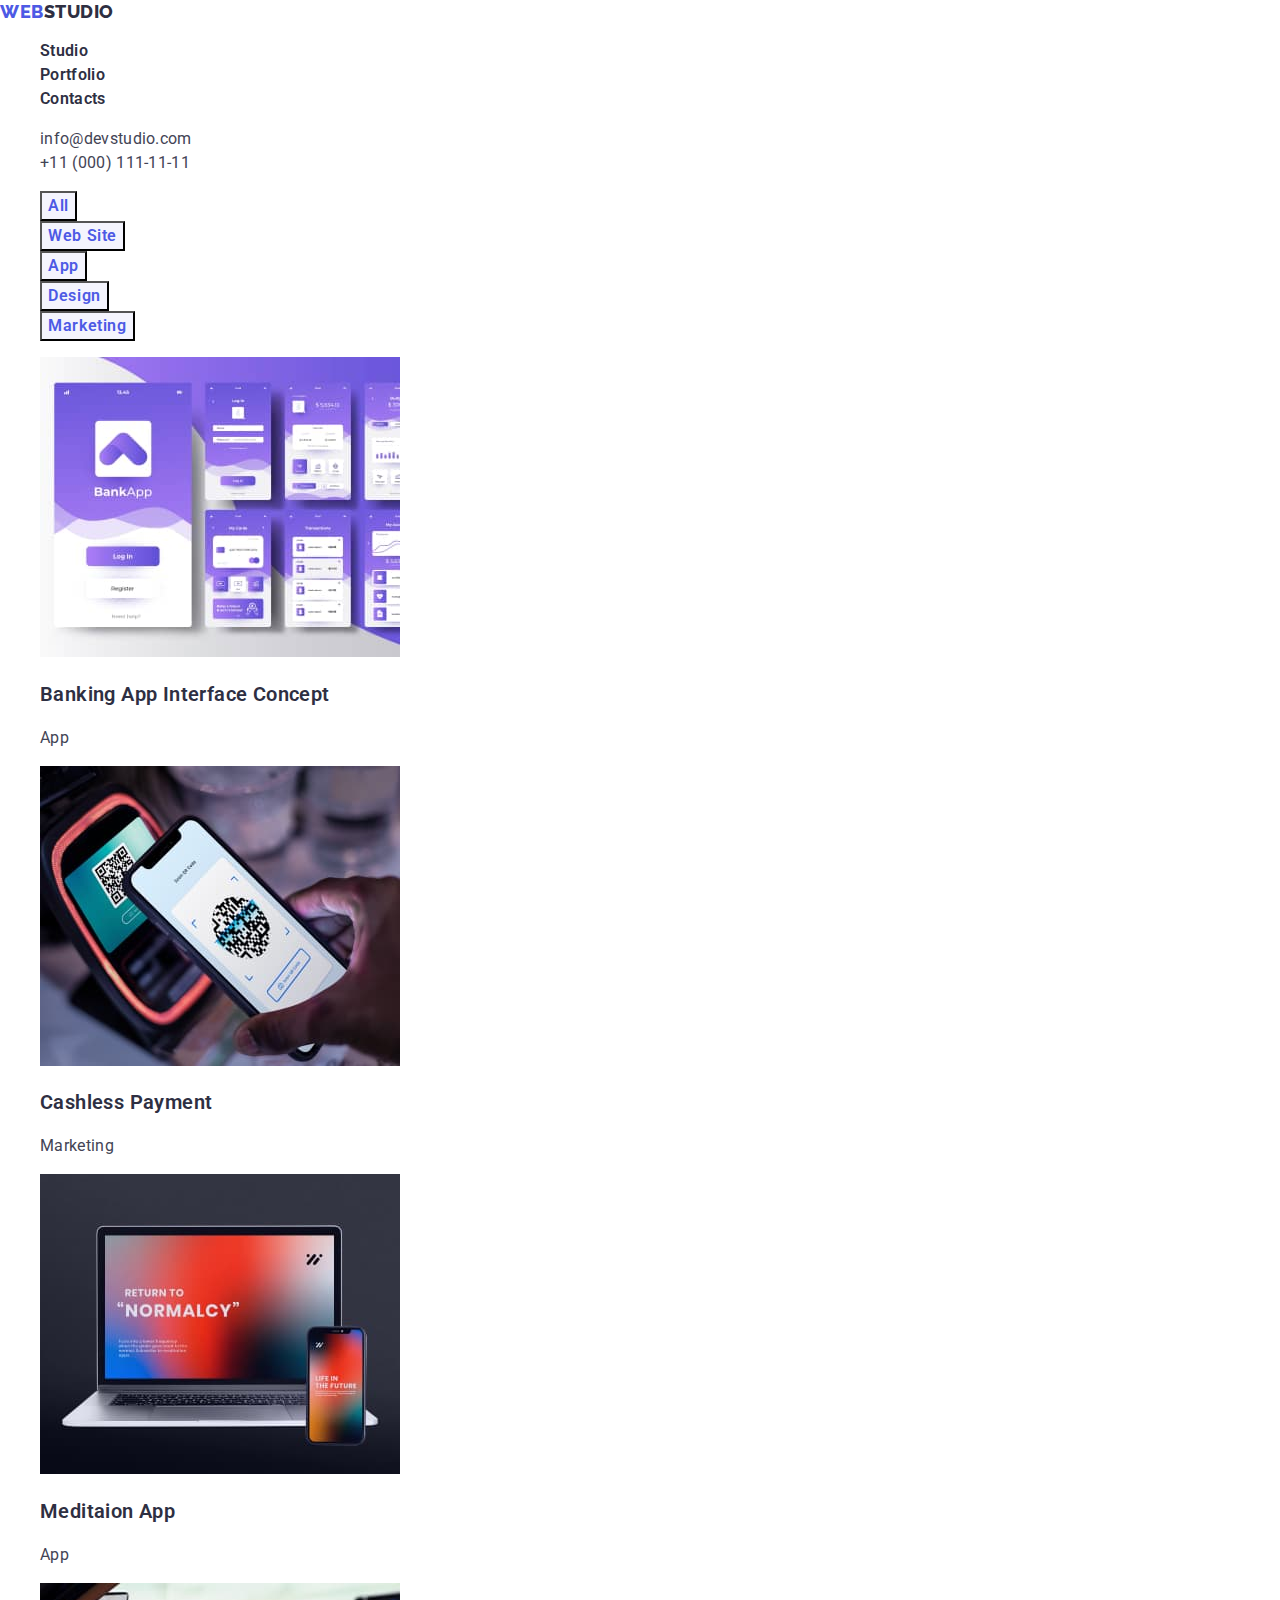
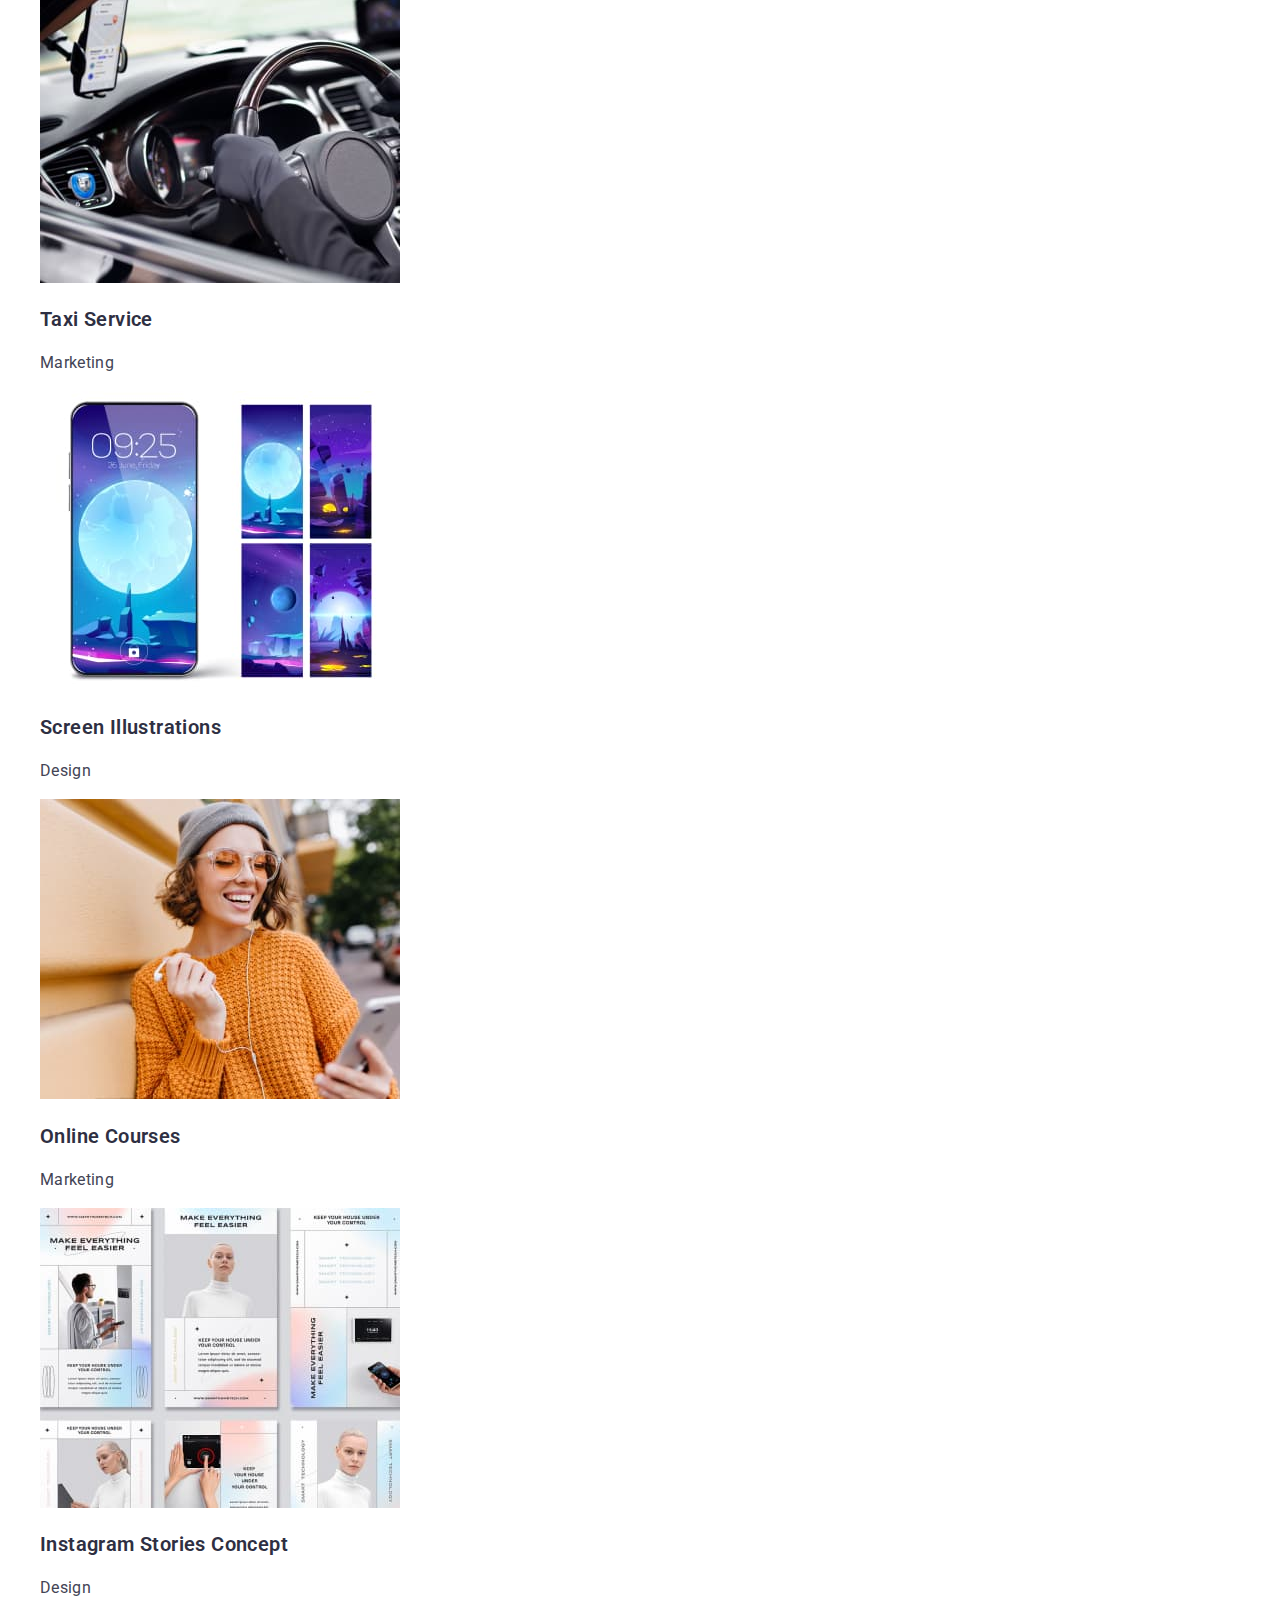
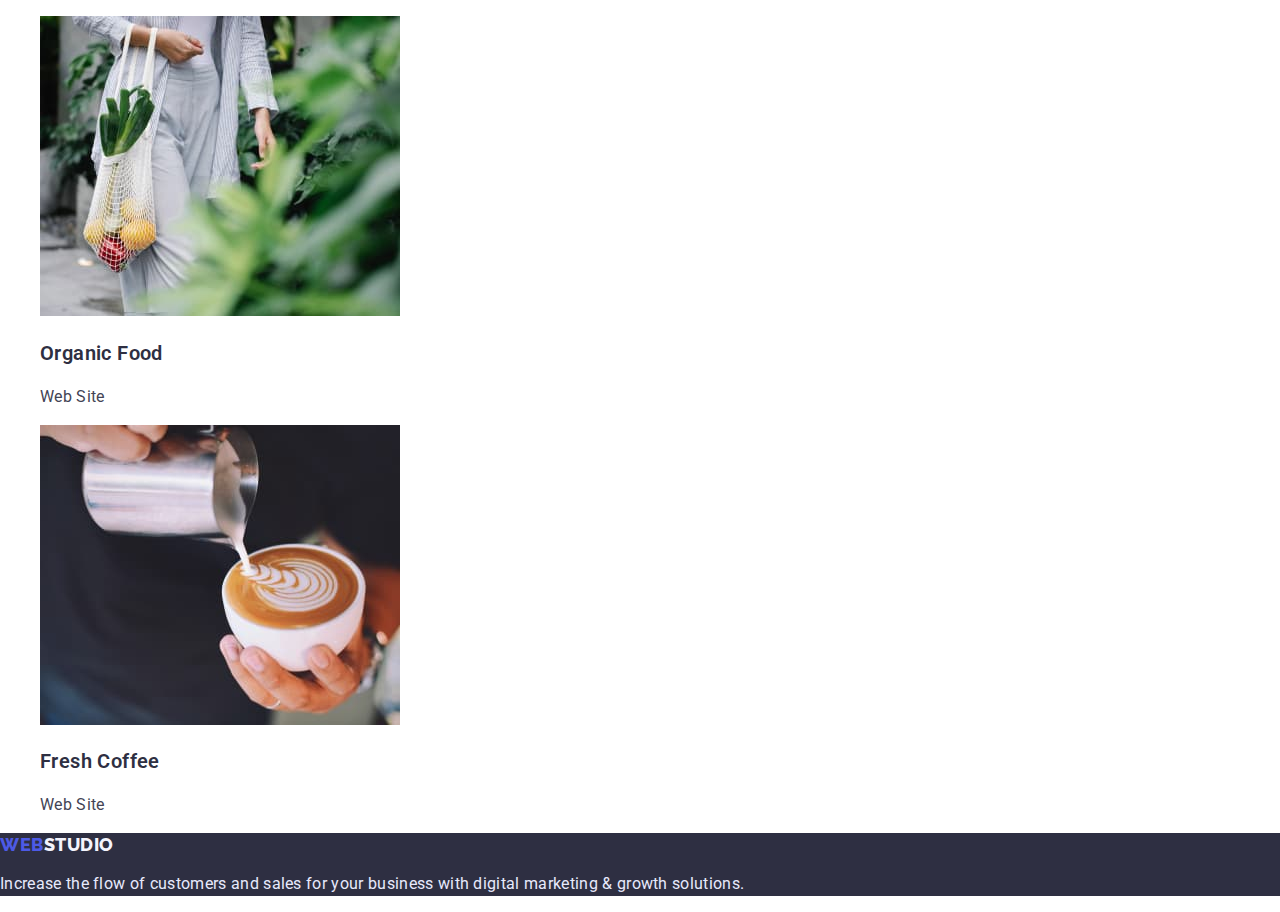
==== portfolio.html @ 9297b854 "summary" ====
<!DOCTYPE html>
<html lang="en">
  <head>
    <meta charset="UTF-8" />
    <meta http-equiv="X-UA-Compatible" content="IE=edge" />
    <meta name="viewport" content="width=device-width, initial-scale=1.0" />
    <title>Portfolio</title>
    <link
      href="https://fonts.googleapis.com/css2?family=Raleway:wght@800&family=Roboto:wght@400;500;700;900&display=swap"
      rel="stylesheet"
    />
    <link rel="stylesheet" href="https://cdnjs.cloudflare.com/ajax/libs/modern-normalize/1.1.0/modern-normalize.min.css">
    <link rel="stylesheet" href="./css/styles.css" />
  </head>
  <body>
    <!--Top line-->
    <header>
      <a href="./index.html" class="logo"
        >web<span class="head-logo">studio</span></a
      >
      <nav>
        <ul class="no-point">
          <li>
            <a href="./index.html" class="nav-anchor">Studio</a>
          </li>
          <li>
            <a href="./portfolio.html" class="nav-anchor">Portfolio</a>
          </li>
          <li>
            <a href="" class="nav-anchor">Contacts</a>
          </li>
        </ul>
      </nav>
      <address>
        <ul class="no-point">
          <li>
            <a href="mailto:info@devstudio.com" class="address"
              >info@devstudio.com</a
            >
          </li>
          <li>
            <a href="tel:+110001111111" class="address">+11 (000) 111-11-11</a>
          </li>
        </ul>
      </address>
    </header>
    <!--Main content-->
    <main>
      <section class="portfolio">
        <h1 class="visually-hidden">Portfolio</h1>
        <ul class="no-point">
          <li>
            <button type="button" class="portfolio-button">All</button>
          </li>
          <li>
            <button type="button" class="portfolio-button">Web Site</button>
          </li>
          <li>
            <button type="button" class="portfolio-button">App</button>
          </li>
          <li>
            <button type="button" class="portfolio-button">Design</button>
          </li>
          <li>
            <button type="button" class="portfolio-button">Marketing</button>
          </li>
        </ul>
        <ul class="no-point">
          <li>
            <img
              src="./images/banking-app-interface-concept.jpg"
              alt="banking app layout picture"
              width="360"
            />
            <h3 class="third-header">Banking App Interface Concept</h3>
            <p class="text">App</p>
          </li>
          <li>
            <img
              src="./images/cashless-payment.jpg"
              alt="blue background"
              width="360"
            />
            <h3 class="third-header">Cashless Payment</h3>
            <p class="text">Marketing</p>
          </li>
          <li>
            <img
              src="./images/meditaion-app.jpg"
              alt="app on laptop and phone"
              width="360"
            />
            <h3 class="third-header">Meditaion App</h3>
            <p class="text">App</p>
          </li>
          <li>
            <img
              src="./images/taxi-service.jpg"
              alt=" taxi driver"
              width="360"
            />
            <h3 class="third-header">Taxi Service</h3>
            <p class="text">Marketing</p>
          </li>
          <li>
            <img
              src="./images/screen-illustrations.jpg"
              alt="moon in space"
              width="360"
            />
            <h3 class="third-header">Screen Illustrations</h3>
            <p class="text">Design</p>
          </li>
          <li>
            <img
              src="./images/online-courses.jpg"
              alt="smile woman online"
              width="360"
            />
            <h3 class="third-header">Online Courses</h3>
            <p class="text">Marketing</p>
          </li>
          <li>
            <img
              src="./images/instagram-stories-concept.jpg"
              alt="layout something"
              width="360"
            />
            <h3 class="third-header">Instagram Stories Concept</h3>
            <p class="text">Design</p>
          </li>
          <li>
            <img
              src="./images/organic-food.jpg"
              alt="food in a bag"
              width="360"
            />
            <h3 class="third-header">Organic Food</h3>
            <p class="text">Web Site</p>
          </li>
          <li>
            <img
              src="./images/fresh-coffee.jpg"
              alt="barista made coffee"
              width="360"
            />
            <h3 class="third-header">Fresh Coffee</h3>
            <p class="text">Web Site</p>
          </li>
        </ul>
      </section>
    </main>
    <!--Footer-->
    <footer class="footer">
      <a href="./index.html" class="logo"
        >web<span class="foot-logo">studio</span></a
      >
      <p class="footer-text">
        Increase the flow of customers and sales for your business with digital
        marketing & growth solutions.
      </p>
    </footer>
  </body>
</html>
---- css/styles.css ----
:root {
    --iris: #4D5AE5;
    --navy-blue: #2E2F42;
    --green: #31D0AA;
    --slate: #434455;
    --light-slate: #8E8F99;
    --cornflower: #E7E9FC;
    --cloud: #F4F4FD;
    --navy-blue-modal: rgba(46, 47, 66, 0.4);
    --background: #FFFFFF;
    --order-hover: #404BBF;
}

body {
    font-family: 'Roboto', sans-serif;
    font-style: normal;
    color: var(--navy-blue);
    background-color: var(--background);
}

/* Header styles */
/*
a {
    text-decoration: none;
} */

.logo {
    font-family: 'Raleway', sans-serif;
    font-weight: 800;
    font-size: 18px;
    line-height: 1.3;
    align-items: center;
    letter-spacing: 0.03em;
    text-transform: uppercase;
    color: var(--iris);
    text-decoration: none;
}

.head-logo {
    color: var(--navy-blue);
}

.no-point {
    list-style: none;
}

.nav-anchor {
    font-weight: 600;
    font-size: 16px;
    line-height: 1.5;
    letter-spacing: 0.02em;
    text-decoration: none;
    color: var(--navy-blue);
}

.nav-anchor:hover, .nav-anchor:focus {
    color: var(--iris);
}

.address {
    font-style: normal;
    font-size: 16px;
    line-height: 1.5;
    letter-spacing: 0.02em;
    color: var(--slate);
    text-decoration: none;
}

.tel {
    text-transform: uppercase;
}

.address:hover, .address:focus {
    color: var(--iris)
}

.head {
    background-color: var(--navy-blue);
}

.first-header {
    font-weight: 600;
    font-size: 56px;
    line-height: 1.075;
    text-align: center;
    letter-spacing: 0.02em;
    color: var(--background);
}

.order-button {
    font-family: 'Roboto', sans-serif;
    background: var(--iris);
    font-weight: 600;
    font-size: 16px;
    line-height: 1.1875;
    letter-spacing: 0.04em;
    color: var(--background);
    cursor: pointer;
}

.order-button:hover, .order-button:focus {
    background-color: var(--order-hover);
}

.third-header {
    font-weight: 600;
    font-size: 20px;
    line-height: 1.2;
    letter-spacing: 0.02em;
}

.text {
    font-size: 16px;
    line-height: 1.5;
    letter-spacing: 0.02em;
    color: var(--slate);
}

.second-header {
    font-size: 36px;
    line-height: 1.11;
    text-align: center;
    letter-spacing: 0.02em;
    text-transform: capitalize;
}

.team {
    background-color: var(--cloud);
}

.team-box {
    background: var(--background);
}

.footer {
    background-color: var(--navy-blue);
}

.foot-logo {
    color: var(--cloud);
}

.footer-text {
    font-size: 16px;
    line-height: 1.5;
    letter-spacing: 0.02em;
    color: var(--cornflower);
}

.portfolio-button {
    font-family: 'Roboto', sans-serif;
    font-weight: 600;
    font-size: 16px;
    line-height: 1.5;
    text-align: center;
    letter-spacing: 0.04em;
    color: var(--iris);
    background: var(--cloud);
    cursor: pointer;
}

.portfolio-button:hover, .portfolio-button:focus {
    background-color: var(--iris);
    color: var(--background);
}

.visually-hidden {
    position: absolute;
    white-space: nowrap;
    width: 1px;
    height: 1px;
    overflow: hidden;
    border: 0;
    padding: 0;
    clip: rect(0 0 0 0);
    clip-path: inset(50%);
    margin: -1px;
}
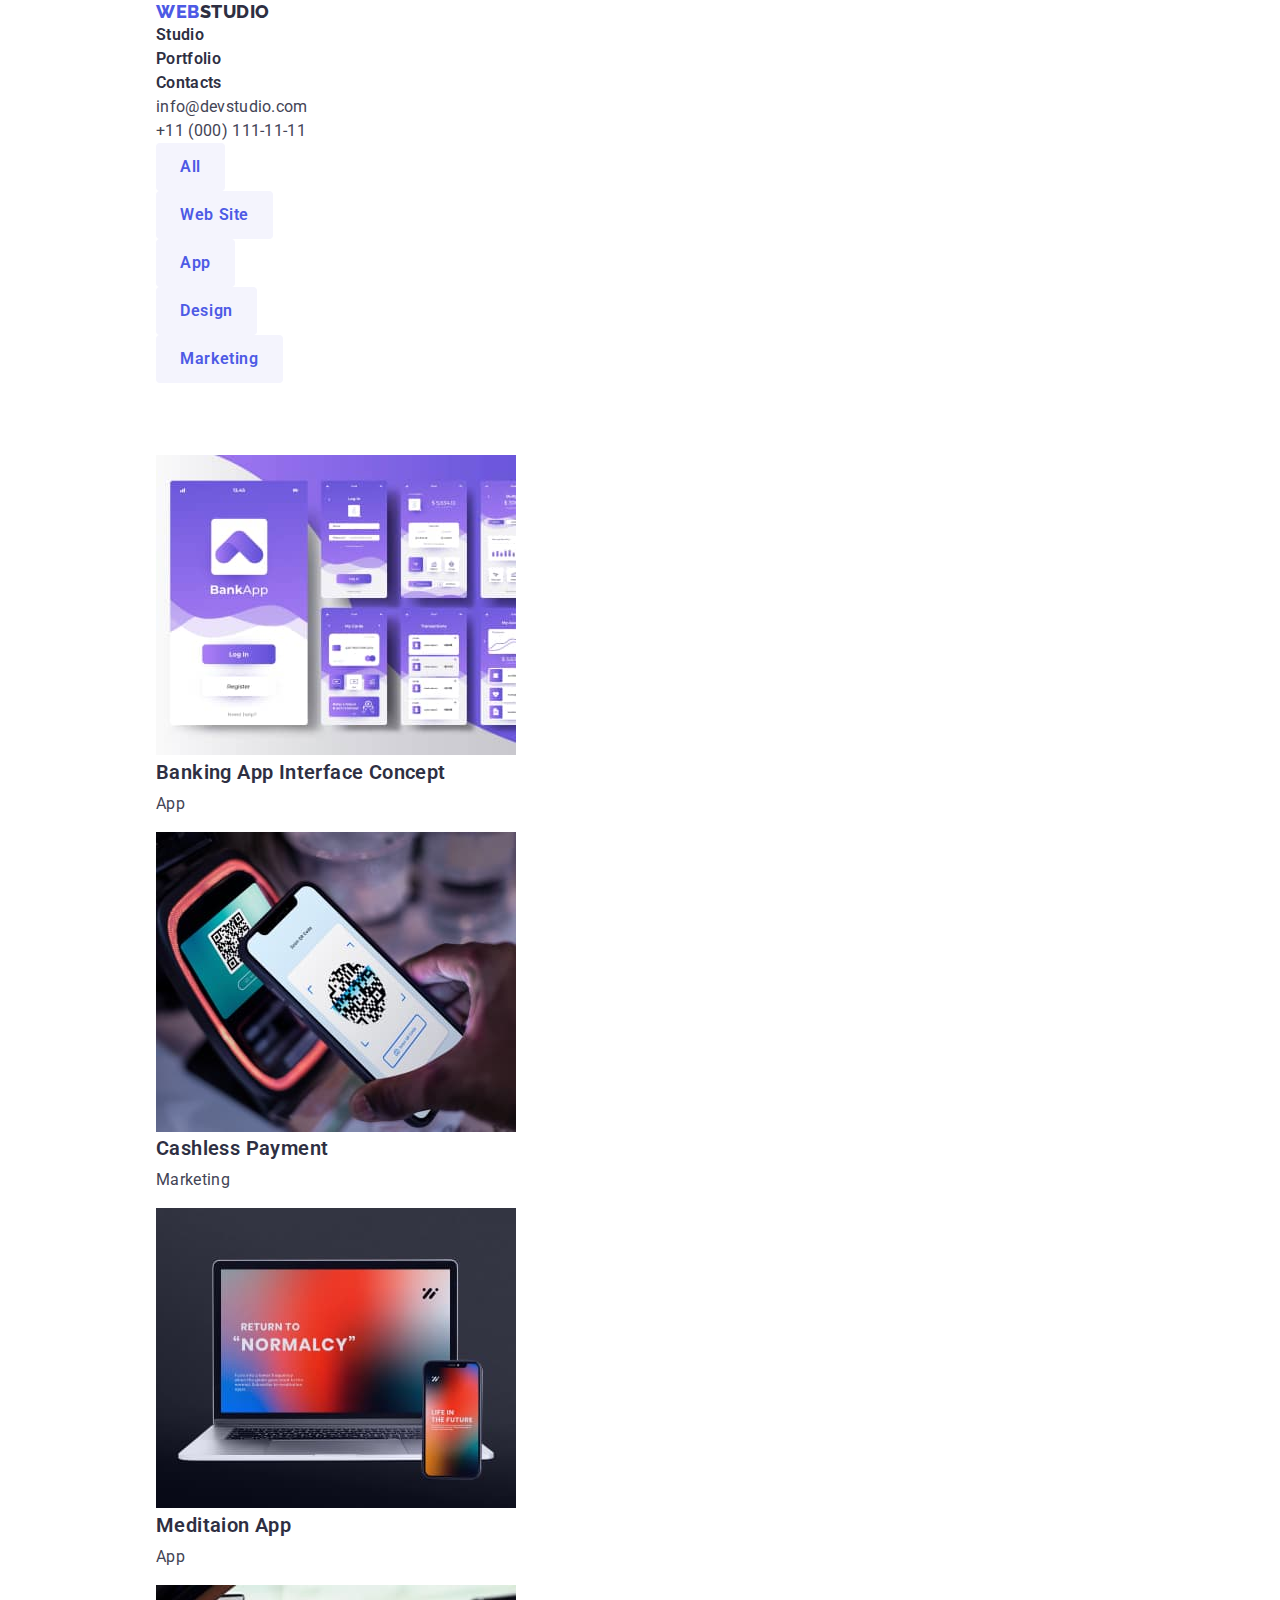
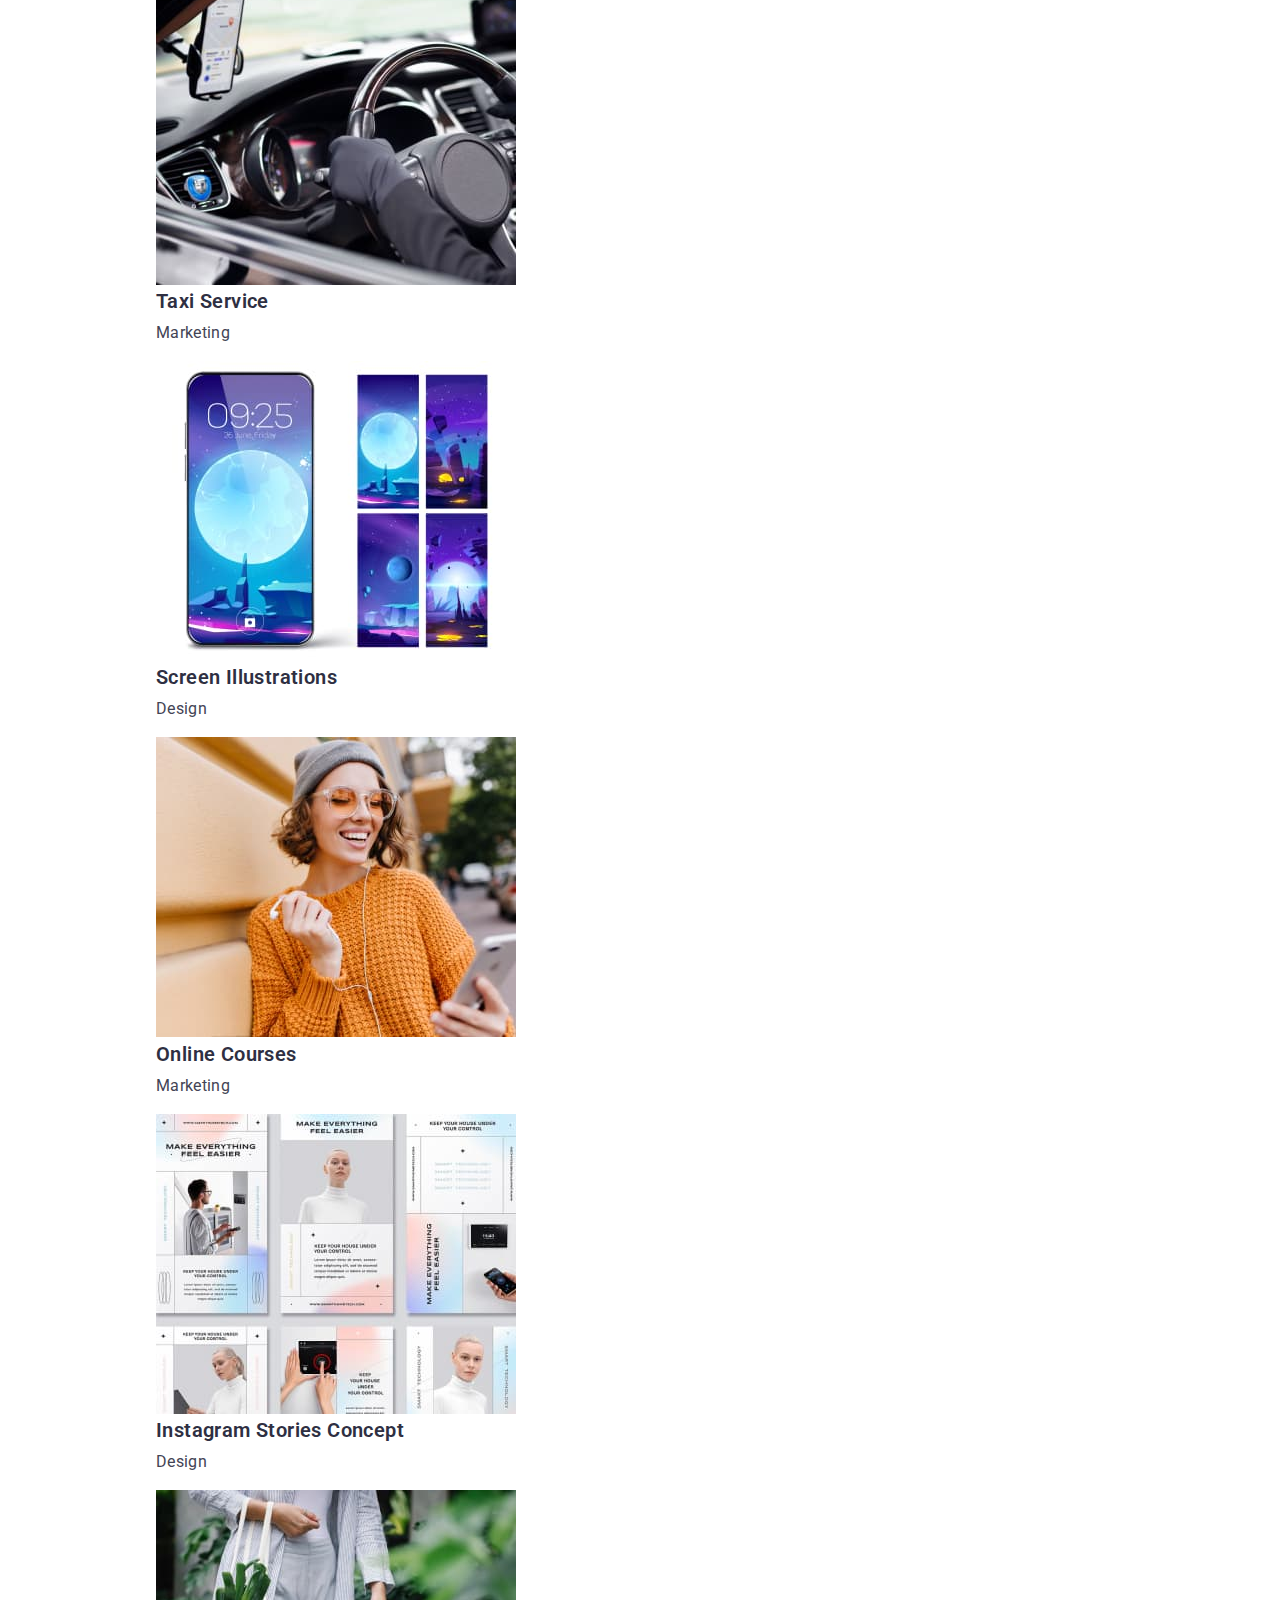
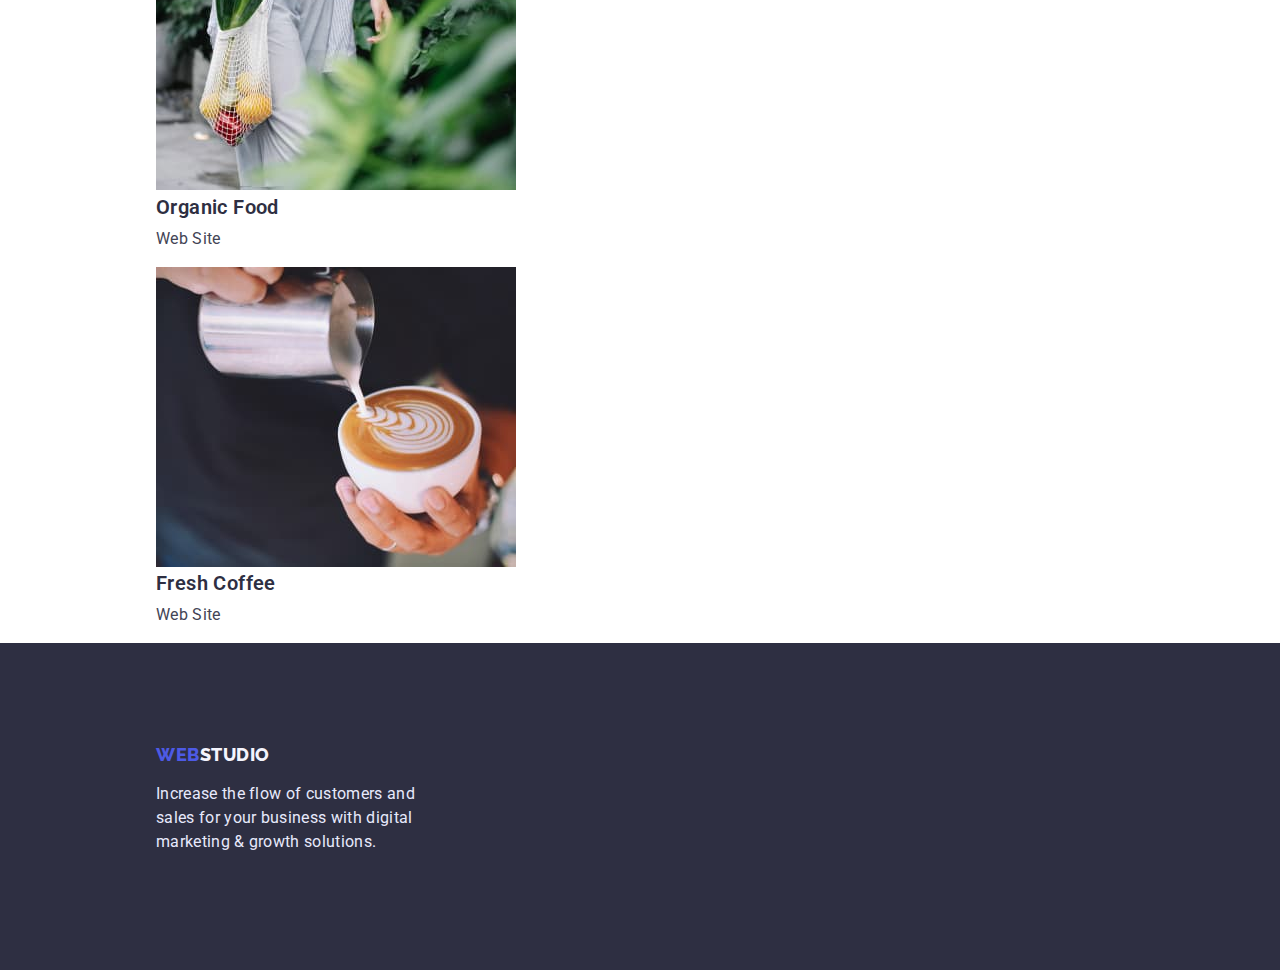
==== commit a401f5a2: "summary" ====
--- a/portfolio.html
+++ b/portfolio.html
@@ -15,7 +15,8 @@
   <body>
     <!--Top line-->
     <header>
-      <a href="./index.html" class="logo"
+      <div class="container">
+        <a href="./index.html" class="logo"
         >web<span class="head-logo">studio</span></a
       >
       <nav>
@@ -43,122 +44,127 @@
           </li>
         </ul>
       </address>
+      </div>
     </header>
     <!--Main content-->
     <main>
-      <section class="portfolio">
-        <h1 class="visually-hidden">Portfolio</h1>
-        <ul class="no-point">
-          <li>
-            <button type="button" class="portfolio-button">All</button>
-          </li>
-          <li>
-            <button type="button" class="portfolio-button">Web Site</button>
-          </li>
-          <li>
-            <button type="button" class="portfolio-button">App</button>
-          </li>
-          <li>
-            <button type="button" class="portfolio-button">Design</button>
-          </li>
-          <li>
-            <button type="button" class="portfolio-button">Marketing</button>
-          </li>
-        </ul>
-        <ul class="no-point">
-          <li>
-            <img
-              src="./images/banking-app-interface-concept.jpg"
-              alt="banking app layout picture"
-              width="360"
-            />
-            <h3 class="third-header">Banking App Interface Concept</h3>
-            <p class="text">App</p>
-          </li>
-          <li>
-            <img
-              src="./images/cashless-payment.jpg"
-              alt="blue background"
-              width="360"
-            />
-            <h3 class="third-header">Cashless Payment</h3>
-            <p class="text">Marketing</p>
-          </li>
-          <li>
-            <img
-              src="./images/meditaion-app.jpg"
-              alt="app on laptop and phone"
-              width="360"
-            />
-            <h3 class="third-header">Meditaion App</h3>
-            <p class="text">App</p>
-          </li>
-          <li>
-            <img
-              src="./images/taxi-service.jpg"
-              alt=" taxi driver"
-              width="360"
-            />
-            <h3 class="third-header">Taxi Service</h3>
-            <p class="text">Marketing</p>
-          </li>
-          <li>
-            <img
-              src="./images/screen-illustrations.jpg"
-              alt="moon in space"
-              width="360"
-            />
-            <h3 class="third-header">Screen Illustrations</h3>
-            <p class="text">Design</p>
-          </li>
-          <li>
-            <img
-              src="./images/online-courses.jpg"
-              alt="smile woman online"
-              width="360"
-            />
-            <h3 class="third-header">Online Courses</h3>
-            <p class="text">Marketing</p>
-          </li>
-          <li>
-            <img
-              src="./images/instagram-stories-concept.jpg"
-              alt="layout something"
-              width="360"
-            />
-            <h3 class="third-header">Instagram Stories Concept</h3>
-            <p class="text">Design</p>
-          </li>
-          <li>
-            <img
-              src="./images/organic-food.jpg"
-              alt="food in a bag"
-              width="360"
-            />
-            <h3 class="third-header">Organic Food</h3>
-            <p class="text">Web Site</p>
-          </li>
-          <li>
-            <img
-              src="./images/fresh-coffee.jpg"
-              alt="barista made coffee"
-              width="360"
-            />
-            <h3 class="third-header">Fresh Coffee</h3>
-            <p class="text">Web Site</p>
-          </li>
-        </ul>
-      </section>
+      <div class="container">
+        <section class="portfolio">
+          <h1 class="visually-hidden">Portfolio</h1>
+          <ul class="portfolio-buttons-list no-point">
+            <li>
+              <button type="button" class="portfolio-button">All</button>
+            </li>
+            <li>
+              <button type="button" class="portfolio-button">Web Site</button>
+            </li>
+            <li>
+              <button type="button" class="portfolio-button">App</button>
+            </li>
+            <li>
+              <button type="button" class="portfolio-button">Design</button>
+            </li>
+            <li>
+              <button type="button" class="portfolio-button">Marketing</button>
+            </li>
+          </ul>
+          <ul class="no-point">
+            <li>
+              <img
+                src="./images/banking-app-interface-concept.jpg"
+                alt="banking app layout picture"
+                width="360"
+              />
+              <h3 class="third-header">Banking App Interface Concept</h3>
+              <p class="text">App</p>
+            </li>
+            <li>
+              <img
+                src="./images/cashless-payment.jpg"
+                alt="blue background"
+                width="360"
+              />
+              <h3 class="third-header">Cashless Payment</h3>
+              <p class="text">Marketing</p>
+            </li>
+            <li>
+              <img
+                src="./images/meditaion-app.jpg"
+                alt="app on laptop and phone"
+                width="360"
+              />
+              <h3 class="third-header">Meditaion App</h3>
+              <p class="text">App</p>
+            </li>
+            <li>
+              <img
+                src="./images/taxi-service.jpg"
+                alt=" taxi driver"
+                width="360"
+              />
+              <h3 class="third-header">Taxi Service</h3>
+              <p class="text">Marketing</p>
+            </li>
+            <li>
+              <img
+                src="./images/screen-illustrations.jpg"
+                alt="moon in space"
+                width="360"
+              />
+              <h3 class="third-header">Screen Illustrations</h3>
+              <p class="text">Design</p>
+            </li>
+            <li>
+              <img
+                src="./images/online-courses.jpg"
+                alt="smile woman online"
+                width="360"
+              />
+              <h3 class="third-header">Online Courses</h3>
+              <p class="text">Marketing</p>
+            </li>
+            <li>
+              <img
+                src="./images/instagram-stories-concept.jpg"
+                alt="layout something"
+                width="360"
+              />
+              <h3 class="third-header">Instagram Stories Concept</h3>
+              <p class="text">Design</p>
+            </li>
+            <li>
+              <img
+                src="./images/organic-food.jpg"
+                alt="food in a bag"
+                width="360"
+              />
+              <h3 class="third-header">Organic Food</h3>
+              <p class="text">Web Site</p>
+            </li>
+            <li>
+              <img
+                src="./images/fresh-coffee.jpg"
+                alt="barista made coffee"
+                width="360"
+              />
+              <h3 class="third-header">Fresh Coffee</h3>
+              <p class="text">Web Site</p>
+            </li>
+          </ul>
+        </section>
+      </div>
     </main>
     <!--Footer-->
     <footer class="footer">
-      <a href="./index.html" class="logo"
+      <div class="container">
+        <a href="./index.html" class="logo"
         >web<span class="foot-logo">studio</span></a
       >
       <p class="footer-text">
         Increase the flow of customers and sales for your business with digital
         marketing & growth solutions.
       </p>
+      </div>
     </footer>
   </body>
 </html>
--- a/css/styles.css
+++ b/css/styles.css
@@ -18,11 +18,13 @@
     background-color: var(--background);
 }
 
-/* Header styles */
-/*
-a {
-    text-decoration: none;
-} */
+.container {
+    margin-left: auto;
+    margin-right: auto;
+    width: 1440px;
+    padding-left: 156px;
+    padding-right: 156px;
+}
 
 .logo {
     font-family: 'Raleway', sans-serif;
@@ -42,6 +44,9 @@
 
 .no-point {
     list-style: none;
+
+    padding: 0;
+    margin: 0;
 }
 
 .nav-anchor {
@@ -76,6 +81,7 @@
 
 .head {
     background-color: var(--navy-blue);
+    text-align: center;
 }
 
 .first-header {
@@ -85,6 +91,10 @@
     text-align: center;
     letter-spacing: 0.02em;
     color: var(--background);
+
+    margin-top: 0;
+    margin-bottom: 48px;
+    padding-top: 192px;
 }
 
 .order-button {
@@ -96,17 +106,32 @@
     letter-spacing: 0.04em;
     color: var(--background);
     cursor: pointer;
+
+    border-radius: 4px;
+    padding: 16px 32px;
+    min-width: 170px;
+    text-align: center;
+    border: none;
+    margin-bottom: 192px;
 }
 
 .order-button:hover, .order-button:focus {
     background-color: var(--order-hover);
 }
 
+.features-list {
+    padding-top: 120px;
+    margin-bottom: 120px;
+}
+
 .third-header {
     font-weight: 600;
     font-size: 20px;
     line-height: 1.2;
     letter-spacing: 0.02em;
+
+    margin-top: 0;
+    margin-bottom: 8px;
 }
 
 .text {
@@ -114,18 +139,43 @@
     line-height: 1.5;
     letter-spacing: 0.02em;
     color: var(--slate);
-}
-
-.second-header {
+
+    margin-top: 0;
+}
+
+.work-second-header {
     font-size: 36px;
     line-height: 1.11;
     text-align: center;
     letter-spacing: 0.02em;
     text-transform: capitalize;
+
+    margin-top: 0;
+    margin-bottom: 72px;
+}
+
+.work-list {
+    margin-bottom: 120px;
 }
 
 .team {
     background-color: var(--cloud);
+    padding-top: 120px;
+}
+
+.team-second-header {
+    font-size: 36px;
+    line-height: 1.11;
+    text-align: center;
+    letter-spacing: 0.02em;
+    text-transform: capitalize;
+
+    margin-top: 0;
+    margin-bottom: 72px;
+}
+
+.team-list {
+    padding-bottom: 120px;
 }
 
 .team-box {
@@ -134,6 +184,8 @@
 
 .footer {
     background-color: var(--navy-blue);
+    padding-top: 100px;
+    padding-bottom: 100px;
 }
 
 .foot-logo {
@@ -145,6 +197,11 @@
     line-height: 1.5;
     letter-spacing: 0.02em;
     color: var(--cornflower);
+    width: 264px;
+}
+
+.portfolio-buttons-list {
+    margin-bottom: 72px;
 }
 
 .portfolio-button {
@@ -157,6 +214,12 @@
     color: var(--iris);
     background: var(--cloud);
     cursor: pointer;
+
+    border-radius: 4px;
+    padding: 12px 24px;
+    min-width: 69px;
+    text-align: center;
+    border: none;
 }
 
 .portfolio-button:hover, .portfolio-button:focus {
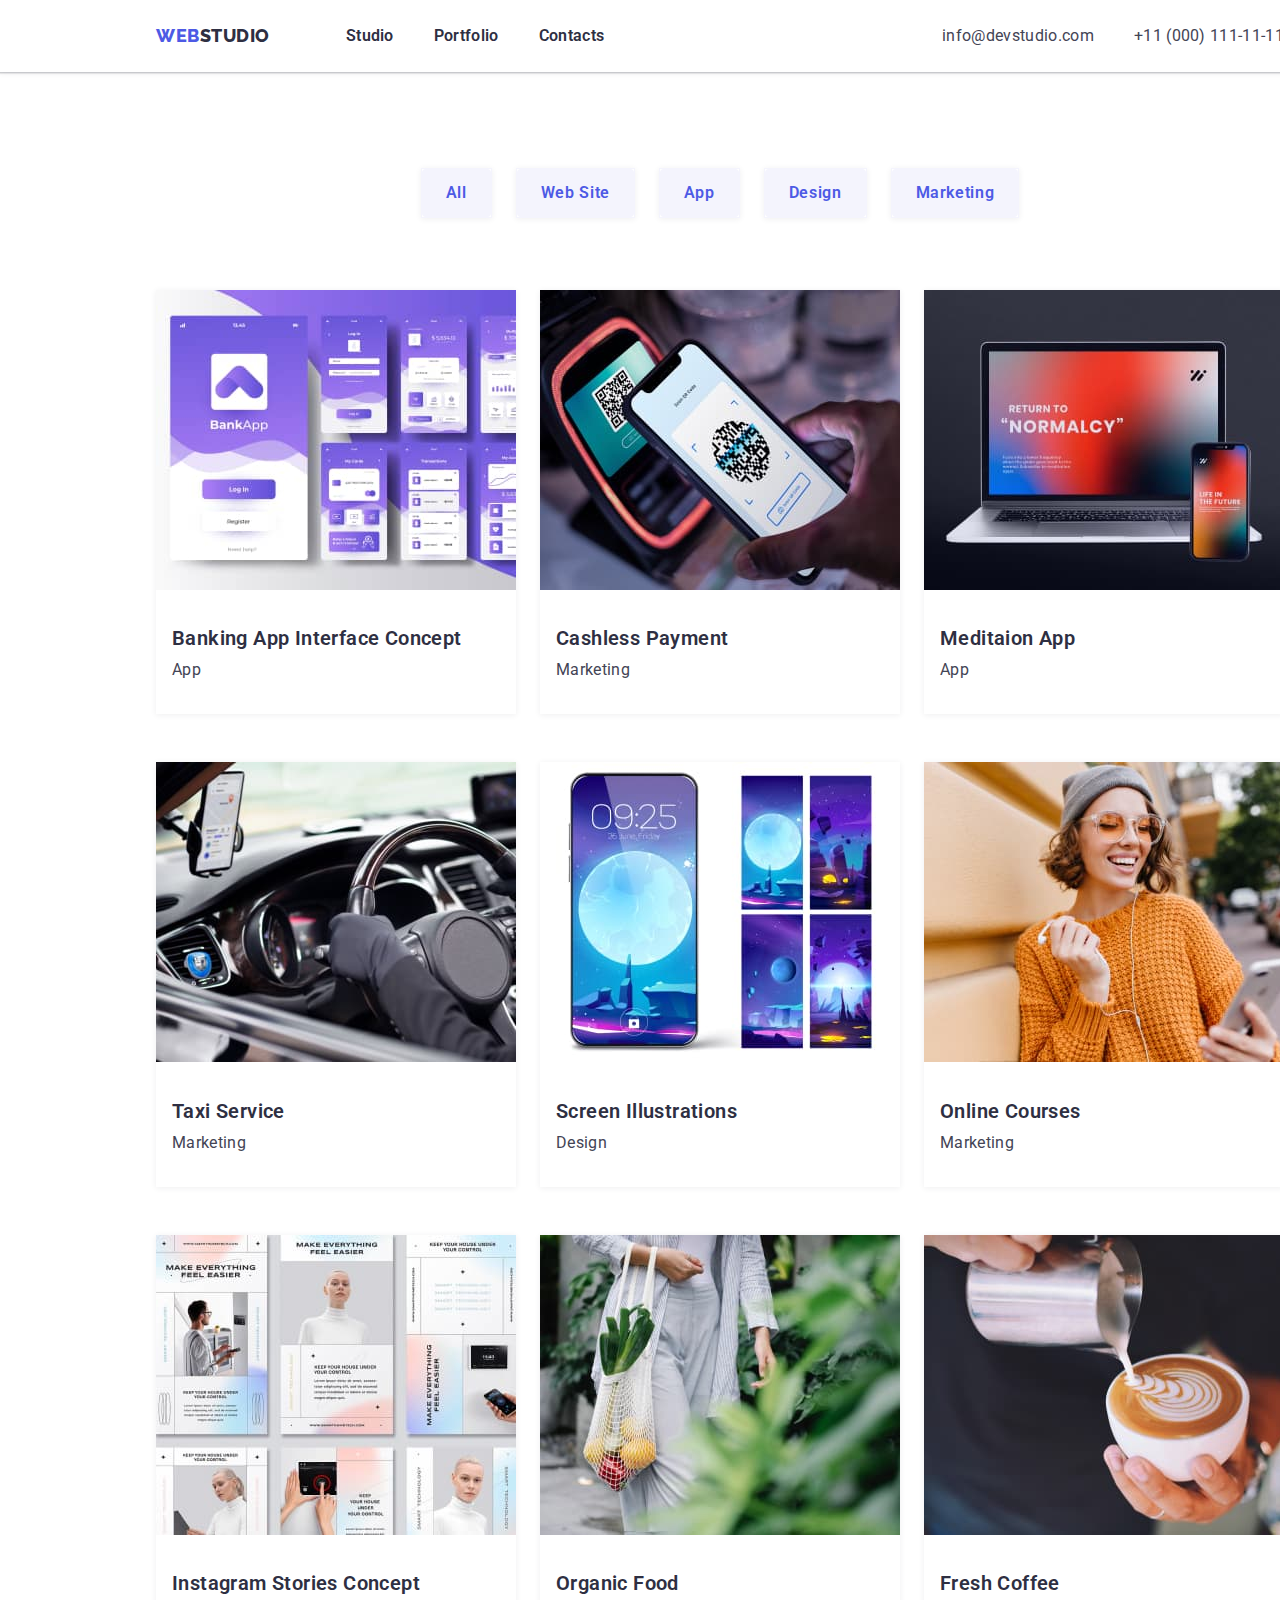
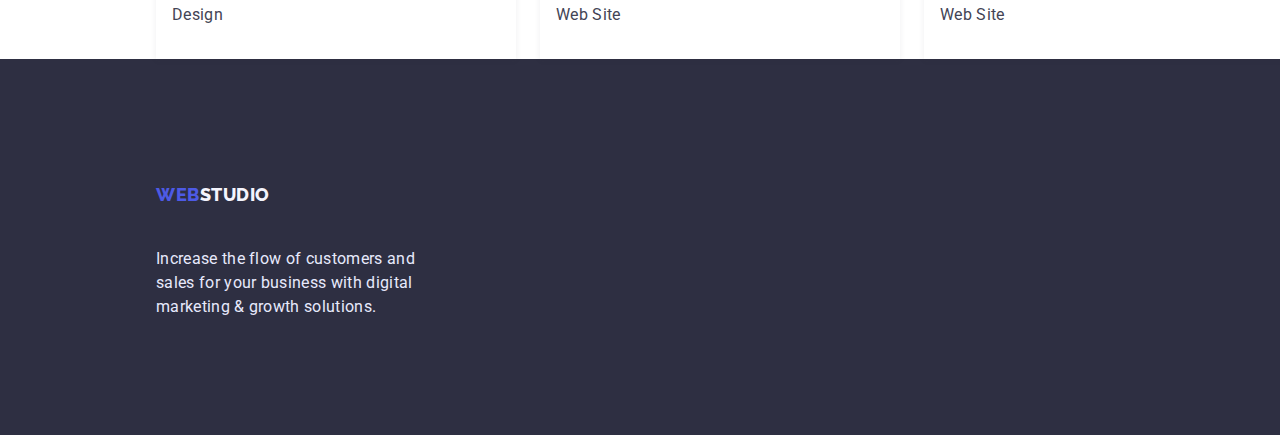
==== commit 0d605bca: "First finish" ====
--- a/portfolio.html
+++ b/portfolio.html
@@ -9,67 +9,74 @@
       href="https://fonts.googleapis.com/css2?family=Raleway:wght@800&family=Roboto:wght@400;500;700;900&display=swap"
       rel="stylesheet"
     />
-    <link rel="stylesheet" href="https://cdnjs.cloudflare.com/ajax/libs/modern-normalize/1.1.0/modern-normalize.min.css">
+    <link
+      rel="stylesheet"
+      href="https://cdnjs.cloudflare.com/ajax/libs/modern-normalize/1.1.0/modern-normalize.min.css"
+    />
     <link rel="stylesheet" href="./css/styles.css" />
   </head>
   <body>
     <!--Top line-->
     <header>
-      <div class="container">
+      <div class="container head-nav">
         <a href="./index.html" class="logo"
-        >web<span class="head-logo">studio</span></a
-      >
-      <nav>
-        <ul class="no-point">
-          <li>
-            <a href="./index.html" class="nav-anchor">Studio</a>
-          </li>
-          <li>
-            <a href="./portfolio.html" class="nav-anchor">Portfolio</a>
-          </li>
-          <li>
-            <a href="" class="nav-anchor">Contacts</a>
-          </li>
-        </ul>
-      </nav>
-      <address>
-        <ul class="no-point">
-          <li>
-            <a href="mailto:info@devstudio.com" class="address"
-              >info@devstudio.com</a
-            >
-          </li>
-          <li>
-            <a href="tel:+110001111111" class="address">+11 (000) 111-11-11</a>
-          </li>
-        </ul>
-      </address>
+          >web<span class="head-logo">studio</span></a
+        >
+        <nav>
+          <ul class="nav-list no-point">
+            <li class="nav-list-item">
+              <a href="./index.html" class="nav-anchor">Studio</a>
+            </li>
+            <li class="nav-list-item">
+              <a href="./portfolio.html" class="nav-anchor">Portfolio</a>
+            </li>
+            <li class="nav-list-item">
+              <a href="" class="nav-anchor">Contacts</a>
+            </li>
+          </ul>
+        </nav>
+        <address class="address">
+          <ul class="address-list no-point">
+            <li class="nav-list-item">
+              <a href="mailto:info@devstudio.com" class="address-anchor"
+                >info@devstudio.com</a
+              >
+            </li>
+            <li class="nav-list-item">
+              <a href="tel:+110001111111" class="address-anchor tel"
+                >+11 (000) 111-11-11</a
+              >
+            </li>
+          </ul>
+        </address>
       </div>
     </header>
     <!--Main content-->
     <main>
-      <div class="container">
-        <section class="portfolio">
+      <section class="portfolio">
+        <div class="container">
           <h1 class="visually-hidden">Portfolio</h1>
-          <ul class="portfolio-buttons-list no-point">
-            <li>
+          <ul class="buttons-list no-point">
+            <li class="button-list-item">
               <button type="button" class="portfolio-button">All</button>
             </li>
-            <li>
+            <li class="button-list-item">
               <button type="button" class="portfolio-button">Web Site</button>
             </li>
-            <li>
+            <li class="button-list-item">
               <button type="button" class="portfolio-button">App</button>
             </li>
-            <li>
+            <li class="button-list-item">
               <button type="button" class="portfolio-button">Design</button>
             </li>
-            <li>
+            <li class="button-list-item">
               <button type="button" class="portfolio-button">Marketing</button>
             </li>
           </ul>
-          <ul class="no-point">
-            <li>
+        </div>
+        <div class="container">
+          <ul class="cards-list no-point">
+            <li class="cards-list-item">
               <img
                 src="./images/banking-app-interface-concept.jpg"
                 alt="banking app layout picture"
@@ -78,7 +85,7 @@
               <h3 class="third-header">Banking App Interface Concept</h3>
               <p class="text">App</p>
             </li>
-            <li>
+            <li class="cards-list-item">
               <img
                 src="./images/cashless-payment.jpg"
                 alt="blue background"
@@ -87,7 +94,7 @@
               <h3 class="third-header">Cashless Payment</h3>
               <p class="text">Marketing</p>
             </li>
-            <li>
+            <li class="cards-list-item">
               <img
                 src="./images/meditaion-app.jpg"
                 alt="app on laptop and phone"
@@ -96,7 +103,7 @@
               <h3 class="third-header">Meditaion App</h3>
               <p class="text">App</p>
             </li>
-            <li>
+            <li class="cards-list-item">
               <img
                 src="./images/taxi-service.jpg"
                 alt=" taxi driver"
@@ -105,7 +112,7 @@
               <h3 class="third-header">Taxi Service</h3>
               <p class="text">Marketing</p>
             </li>
-            <li>
+            <li class="cards-list-item">
               <img
                 src="./images/screen-illustrations.jpg"
                 alt="moon in space"
@@ -114,7 +121,7 @@
               <h3 class="third-header">Screen Illustrations</h3>
               <p class="text">Design</p>
             </li>
-            <li>
+            <li class="cards-list-item">
               <img
                 src="./images/online-courses.jpg"
                 alt="smile woman online"
@@ -123,7 +130,7 @@
               <h3 class="third-header">Online Courses</h3>
               <p class="text">Marketing</p>
             </li>
-            <li>
+            <li class="cards-list-item">
               <img
                 src="./images/instagram-stories-concept.jpg"
                 alt="layout something"
@@ -132,7 +139,7 @@
               <h3 class="third-header">Instagram Stories Concept</h3>
               <p class="text">Design</p>
             </li>
-            <li>
+            <li class="cards-list-item">
               <img
                 src="./images/organic-food.jpg"
                 alt="food in a bag"
@@ -141,7 +148,7 @@
               <h3 class="third-header">Organic Food</h3>
               <p class="text">Web Site</p>
             </li>
-            <li>
+            <li class="cards-list-item">
               <img
                 src="./images/fresh-coffee.jpg"
                 alt="barista made coffee"
@@ -151,19 +158,19 @@
               <p class="text">Web Site</p>
             </li>
           </ul>
-        </section>
-      </div>
+        </div>
+      </section>
     </main>
     <!--Footer-->
     <footer class="footer">
       <div class="container">
         <a href="./index.html" class="logo"
-        >web<span class="foot-logo">studio</span></a
-      >
-      <p class="footer-text">
-        Increase the flow of customers and sales for your business with digital
-        marketing & growth solutions.
-      </p>
+          >web<span class="foot-logo">studio</span></a
+        >
+        <p class="footer-text">
+          Increase the flow of customers and sales for your business with
+          digital marketing & growth solutions.
+        </p>
       </div>
     </footer>
   </body>
--- a/css/styles.css
+++ b/css/styles.css
@@ -18,6 +18,15 @@
     background-color: var(--background);
 }
 
+/* ----------Утиліти---------- */
+
+.no-point {
+    padding: 0;
+    margin: 0;
+
+    list-style: none;
+}
+
 .container {
     margin-left: auto;
     margin-right: auto;
@@ -26,7 +35,19 @@
     padding-right: 156px;
 }
 
+.head-nav {
+    display: flex;
+    align-items: center;
+    box-shadow: 0px 2px 1px rgba(46, 47, 66, 0.08), 0px 1px 1px rgba(46, 47, 66, 0.16), 0px 1px 6px rgba(46, 47, 66, 0.08);
+}
+
+/* ----------Header---------- */
+
 .logo {
+    display: block;
+    padding-top: 24px;
+    padding-bottom: 24px;
+
     font-family: 'Raleway', sans-serif;
     font-weight: 800;
     font-size: 18px;
@@ -42,14 +63,20 @@
     color: var(--navy-blue);
 }
 
-.no-point {
-    list-style: none;
-
-    padding: 0;
-    margin: 0;
+.nav-list {
+    display: flex;
+    margin-left: 76px;
+}
+
+.nav-list .nav-list-item + .nav-list-item {
+    margin-left: 40px;
 }
 
 .nav-anchor {
+    display: block;
+    padding-top: 24px;
+    padding-bottom: 24px;
+
     font-weight: 600;
     font-size: 16px;
     line-height: 1.5;
@@ -63,6 +90,22 @@
 }
 
 .address {
+    margin-left: auto;
+}
+
+.address-list {
+    display: flex;
+}
+
+.address-list .nav-list-item + .nav-list-item {
+    margin-left: 40px;
+}
+
+.address-anchor {
+    display: block;
+    padding-top: 24px;
+    padding-bottom: 24px;
+    
     font-style: normal;
     font-size: 16px;
     line-height: 1.5;
@@ -75,9 +118,11 @@
     text-transform: uppercase;
 }
 
-.address:hover, .address:focus {
+.address-anchor:hover, .address:focus {
     color: var(--iris)
 }
+
+/* ----------Main Head---------- */
 
 .head {
     background-color: var(--navy-blue);
@@ -85,19 +130,26 @@
 }
 
 .first-header {
+    margin-top: 0;
+    margin-bottom: 48px;
+    padding-top: 192px;
+
     font-weight: 600;
     font-size: 56px;
     line-height: 1.075;
     text-align: center;
     letter-spacing: 0.02em;
     color: var(--background);
-
-    margin-top: 0;
-    margin-bottom: 48px;
-    padding-top: 192px;
 }
 
 .order-button {
+    border-radius: 4px;
+    padding: 16px 32px;
+    min-width: 170px;
+    text-align: center;
+    border: none;
+    margin-bottom: 192px;
+
     font-family: 'Roboto', sans-serif;
     background: var(--iris);
     font-weight: 600;
@@ -106,57 +158,67 @@
     letter-spacing: 0.04em;
     color: var(--background);
     cursor: pointer;
-
-    border-radius: 4px;
-    padding: 16px 32px;
-    min-width: 170px;
-    text-align: center;
-    border: none;
-    margin-bottom: 192px;
 }
 
 .order-button:hover, .order-button:focus {
     background-color: var(--order-hover);
 }
 
+/* ----------Main Features---------- */
+
 .features-list {
+    display: flex;
+
     padding-top: 120px;
     margin-bottom: 120px;
 }
 
+.features-list-item + .features-list-item {
+    margin-left: 24px;
+}
+
 .third-header {
+    margin-top: 0;
+    margin-bottom: 8px;
+
     font-weight: 600;
     font-size: 20px;
     line-height: 1.2;
     letter-spacing: 0.02em;
-
-    margin-top: 0;
-    margin-bottom: 8px;
 }
 
 .text {
+    margin-top: 0;
+
     font-size: 16px;
     line-height: 1.5;
     letter-spacing: 0.02em;
     color: var(--slate);
-
-    margin-top: 0;
-}
+}
+
+/* ----------Main Work---------- */
 
 .work-second-header {
+    margin-top: 0;
+    margin-bottom: 72px;
+
     font-size: 36px;
     line-height: 1.11;
     text-align: center;
     letter-spacing: 0.02em;
     text-transform: capitalize;
-
-    margin-top: 0;
-    margin-bottom: 72px;
 }
 
 .work-list {
+    display: flex;
     margin-bottom: 120px;
 }
+
+.work-list-item + .work-list-item {
+    margin-left: 24px;
+}
+
+/* ----------Main Team---------- */
 
 .team {
     background-color: var(--cloud);
@@ -164,23 +226,35 @@
 }
 
 .team-second-header {
+    margin-top: 0;
+    margin-bottom: 72px;
+
     font-size: 36px;
     line-height: 1.11;
     text-align: center;
     letter-spacing: 0.02em;
     text-transform: capitalize;
-
-    margin-top: 0;
-    margin-bottom: 72px;
 }
 
 .team-list {
+    display: flex;
     padding-bottom: 120px;
+}
+
+.team-box + .team-box {
+    margin-left: 24px;
 }
 
 .team-box {
     background: var(--background);
-}
+    text-align: center;
+}
+
+.work-image {
+    margin-bottom: 32px;
+}
+
+/* ----------Footer---------- */
 
 .footer {
     background-color: var(--navy-blue);
@@ -200,11 +274,34 @@
     width: 264px;
 }
 
-.portfolio-buttons-list {
+/* ----------Portfolio---------- */
+
+.portfolio {
+    padding-top: 96px;
+}
+
+.buttons-list {
+    display: flex;
     margin-bottom: 72px;
+    justify-content: center;
+}
+
+.button-list-item {
+    border: 0.5px solid #F4F4FD;
+    box-shadow: 0px 1px 6px rgba(46, 47, 66, 0.08);
+}
+
+.button-list-item + .button-list-item {
+    margin-left: 24px;
 }
 
 .portfolio-button {
+    border-radius: 4px;
+    padding: 12px 24px;
+    min-width: 69px;
+    text-align: center;
+    border: none;
+
     font-family: 'Roboto', sans-serif;
     font-weight: 600;
     font-size: 16px;
@@ -214,18 +311,43 @@
     color: var(--iris);
     background: var(--cloud);
     cursor: pointer;
-
-    border-radius: 4px;
-    padding: 12px 24px;
-    min-width: 69px;
-    text-align: center;
-    border: none;
 }
 
 .portfolio-button:hover, .portfolio-button:focus {
     background-color: var(--iris);
     color: var(--background);
 }
+
+.cards-list {
+    display: flex;
+    flex-wrap: wrap;
+}
+.cards-list-item {
+    width: calc((100% - 48px) / 3);
+    margin-right: 24px;
+    margin-bottom: 48px;
+    box-shadow: 0px 1px 6px rgba(46, 47, 66, 0.08);
+}
+
+.cards-list-item:nth-child(3n) {
+    margin-right: 0;
+}
+
+.cards-list-item:nth-last-child(-n+3) {
+    margin-bottom: 0;
+}
+
+.cards-list-item h3 {
+    margin-top: 32px;
+    margin-left: 16px;
+}
+
+.cards-list-item p {
+    margin-left: 16px;
+    margin-bottom: 32px;
+}
+
+/* ----------Also---------- */
 
 .visually-hidden {
     position: absolute;
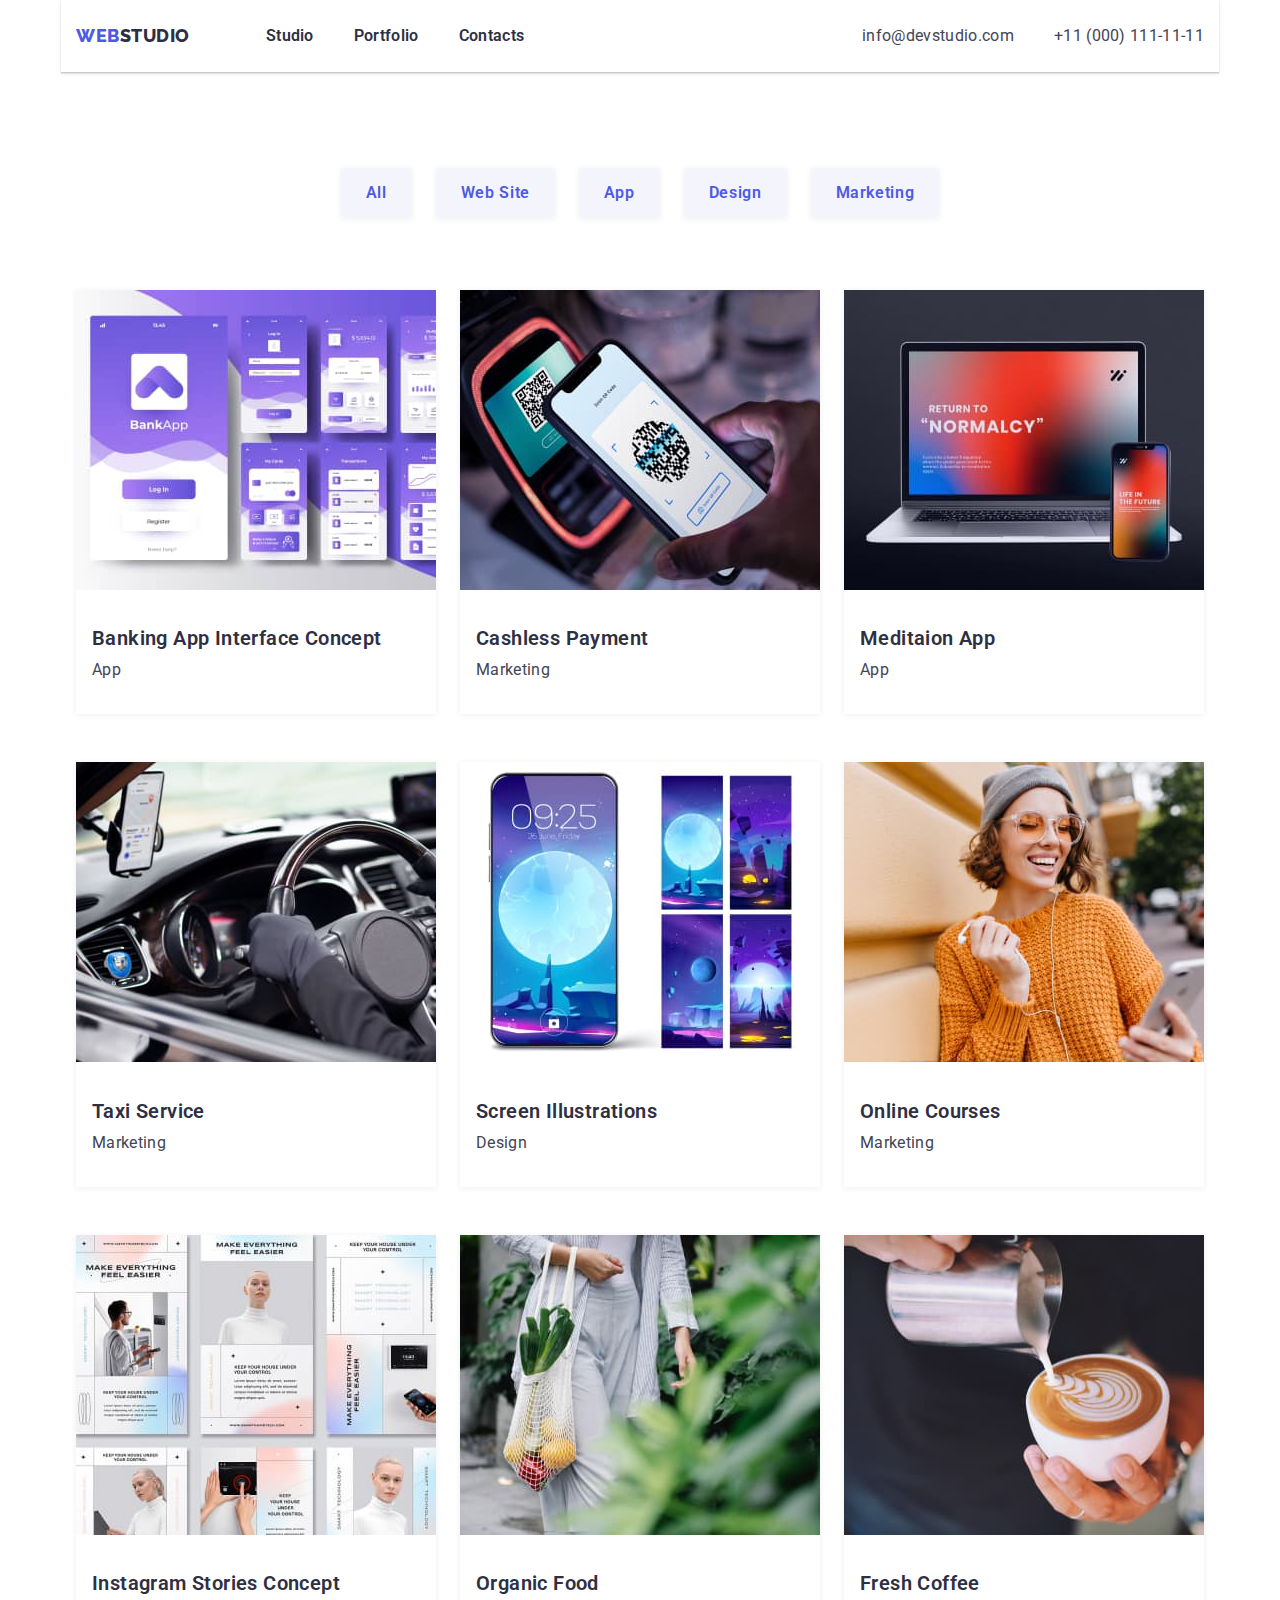
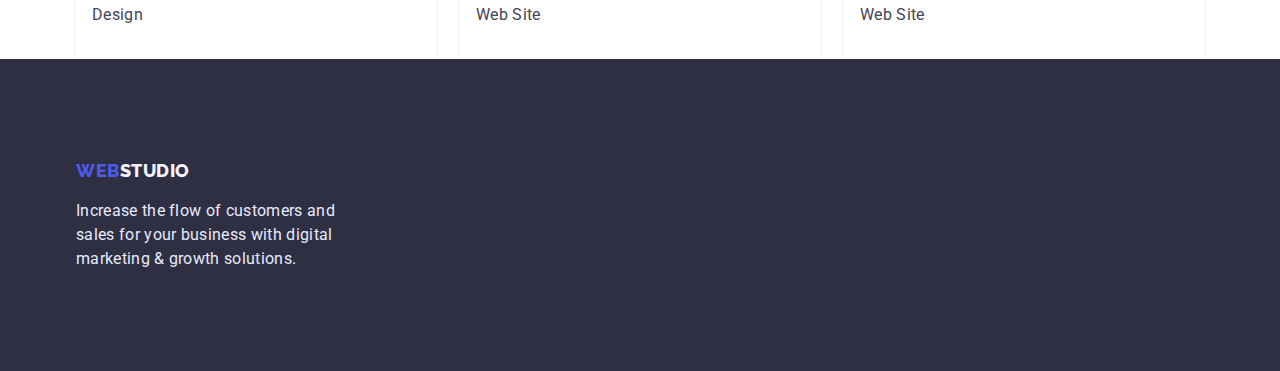
==== commit 5e605ad5: "Summary" ====
--- a/portfolio.html
+++ b/portfolio.html
@@ -23,7 +23,7 @@
           >web<span class="head-logo">studio</span></a
         >
         <nav>
-          <ul class="nav-list no-point">
+          <ul class="nav-list">
             <li class="nav-list-item">
               <a href="./index.html" class="nav-anchor">Studio</a>
             </li>
@@ -36,7 +36,7 @@
           </ul>
         </nav>
         <address class="address">
-          <ul class="address-list no-point">
+          <ul class="address-list">
             <li class="nav-list-item">
               <a href="mailto:info@devstudio.com" class="address-anchor"
                 >info@devstudio.com</a
@@ -56,7 +56,7 @@
       <section class="portfolio">
         <div class="container">
           <h1 class="visually-hidden">Portfolio</h1>
-          <ul class="buttons-list no-point">
+          <ul class="buttons-list">
             <li class="button-list-item">
               <button type="button" class="portfolio-button">All</button>
             </li>
@@ -75,7 +75,7 @@
           </ul>
         </div>
         <div class="container">
-          <ul class="cards-list no-point">
+          <ul class="cards-list">
             <li class="cards-list-item">
               <img
                 src="./images/banking-app-interface-concept.jpg"
--- a/css/styles.css
+++ b/css/styles.css
@@ -19,20 +19,23 @@
 }
 
 /* ----------Утиліти---------- */
-
-.no-point {
+ul {
     padding: 0;
     margin: 0;
-
     list-style: none;
+}
+
+h1, h2, h3, p {
+    padding: 0;
+    margin: 0;
 }
 
 .container {
     margin-left: auto;
     margin-right: auto;
-    width: 1440px;
-    padding-left: 156px;
-    padding-right: 156px;
+    width: 1158px;
+    padding-left: 15px;
+    padding-right: 15px;
 }
 
 .head-nav {
@@ -59,6 +62,11 @@
     text-decoration: none;
 }
 
+footer .logo {
+    padding: 0;
+    padding-bottom: 16px;
+}
+
 .head-logo {
     color: var(--navy-blue);
 }
@@ -127,12 +135,14 @@
 .head {
     background-color: var(--navy-blue);
     text-align: center;
+    padding-top: 192px;
+    padding-bottom: 192px;
 }
 
 .first-header {
-    margin-top: 0;
+    /* margin-top: 0;
     margin-bottom: 48px;
-    padding-top: 192px;
+    padding-top: 192px; */
 
     font-weight: 600;
     font-size: 56px;
@@ -145,10 +155,8 @@
 .order-button {
     border-radius: 4px;
     padding: 16px 32px;
-    min-width: 170px;
     text-align: center;
     border: none;
-    margin-bottom: 192px;
 
     font-family: 'Roboto', sans-serif;
     background: var(--iris);
@@ -166,11 +174,13 @@
 
 /* ----------Main Features---------- */
 
+.features {    
+    padding-top: 120px;
+    padding-bottom: 120px;
+}
+
 .features-list {
     display: flex;
-
-    padding-top: 120px;
-    margin-bottom: 120px;
 }
 
 .features-list-item + .features-list-item {
@@ -188,8 +198,6 @@
 }
 
 .text {
-    margin-top: 0;
-
     font-size: 16px;
     line-height: 1.5;
     letter-spacing: 0.02em;
@@ -198,8 +206,11 @@
 
 /* ----------Main Work---------- */
 
+.work {
+    padding-bottom: 120px;
+}
+
 .work-second-header {
-    margin-top: 0;
     margin-bottom: 72px;
 
     font-size: 36px;
@@ -211,7 +222,6 @@
 
 .work-list {
     display: flex;
-    margin-bottom: 120px;
 }
 
 .work-list-item + .work-list-item {
@@ -223,10 +233,10 @@
 .team {
     background-color: var(--cloud);
     padding-top: 120px;
+    padding-bottom: 120px;
 }
 
 .team-second-header {
-    margin-top: 0;
     margin-bottom: 72px;
 
     font-size: 36px;
@@ -238,7 +248,6 @@
 
 .team-list {
     display: flex;
-    padding-bottom: 120px;
 }
 
 .team-box + .team-box {
@@ -251,6 +260,10 @@
 }
 
 .work-image {
+    margin-bottom: 32px;
+}
+
+.team-box .text {
     margin-bottom: 32px;
 }
 
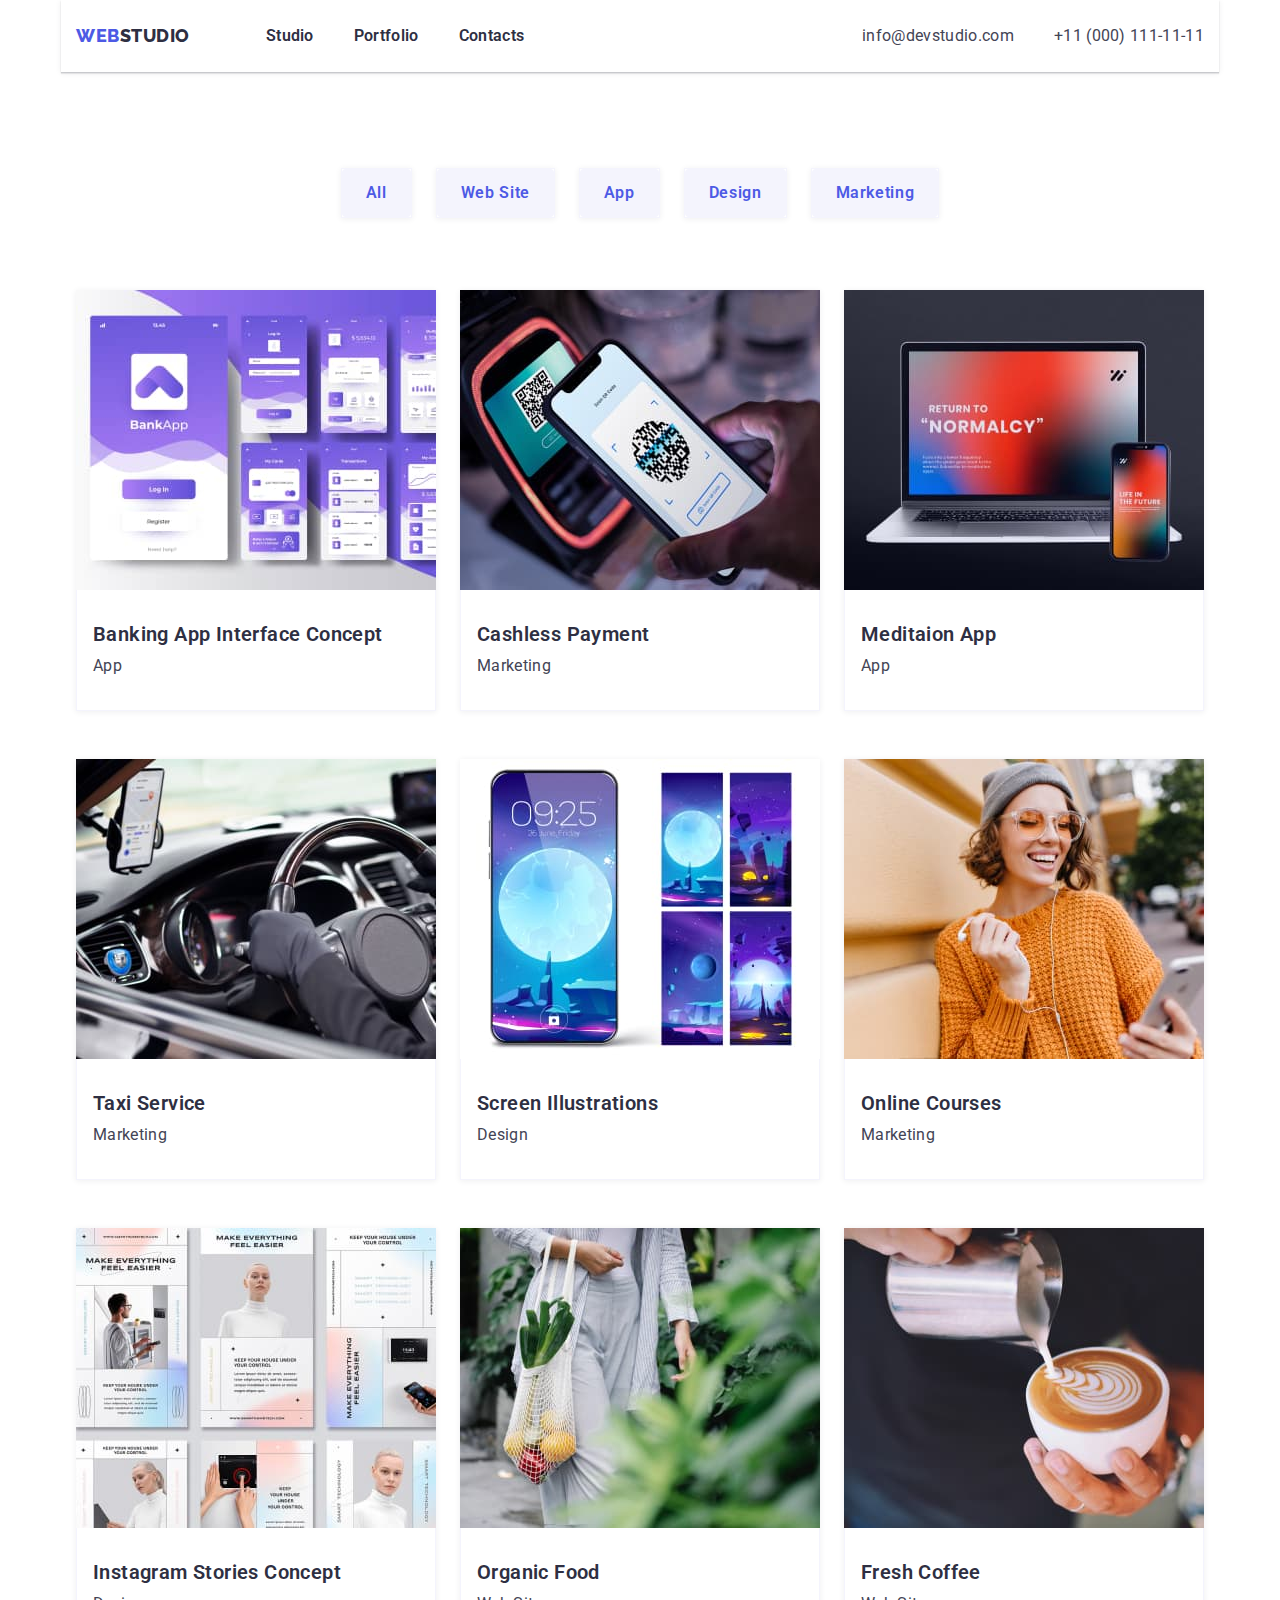
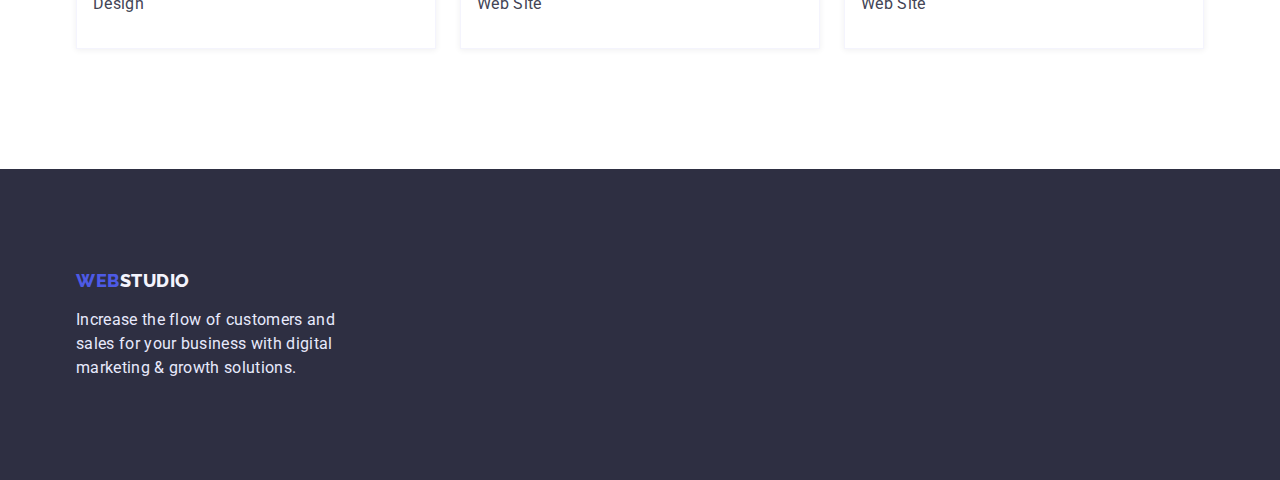
==== commit f3f15116: "Second finish" ====
--- a/portfolio.html
+++ b/portfolio.html
@@ -73,89 +73,114 @@
               <button type="button" class="portfolio-button">Marketing</button>
             </li>
           </ul>
-        </div>
-        <div class="container">
           <ul class="cards-list">
             <li class="cards-list-item">
               <img
                 src="./images/banking-app-interface-concept.jpg"
                 alt="banking app layout picture"
                 width="360"
-              />
-              <h3 class="third-header">Banking App Interface Concept</h3>
-              <p class="text">App</p>
+                class="cards-list-image"
+              />
+              <div class="cards-list-text">
+                <h3 class="third-header">Banking App Interface Concept</h3>
+                <p class="text">App</p>
+              </div>
             </li>
             <li class="cards-list-item">
               <img
                 src="./images/cashless-payment.jpg"
                 alt="blue background"
                 width="360"
-              />
-              <h3 class="third-header">Cashless Payment</h3>
-              <p class="text">Marketing</p>
+                class="cards-list-image"
+              />
+              <div class="cards-list-text">
+                <h3 class="third-header">Cashless Payment</h3>
+                <p class="text">Marketing</p>
+              </div>
             </li>
             <li class="cards-list-item">
               <img
                 src="./images/meditaion-app.jpg"
                 alt="app on laptop and phone"
                 width="360"
-              />
-              <h3 class="third-header">Meditaion App</h3>
-              <p class="text">App</p>
+                class="cards-list-image"
+              />
+              <div class="cards-list-text">
+                <h3 class="third-header">Meditaion App</h3>
+                <p class="text">App</p>
+              </div>
             </li>
             <li class="cards-list-item">
               <img
                 src="./images/taxi-service.jpg"
                 alt=" taxi driver"
                 width="360"
-              />
-              <h3 class="third-header">Taxi Service</h3>
-              <p class="text">Marketing</p>
+                class="cards-list-image"
+              />
+              <div class="cards-list-text">
+                <h3 class="third-header">Taxi Service</h3>
+                <p class="text">Marketing</p>
+              </div>
             </li>
             <li class="cards-list-item">
               <img
                 src="./images/screen-illustrations.jpg"
                 alt="moon in space"
                 width="360"
-              />
-              <h3 class="third-header">Screen Illustrations</h3>
-              <p class="text">Design</p>
+                class="cards-list-image"
+              />
+              <div class="cards-list-text">
+                <h3 class="third-header">Screen Illustrations</h3>
+                <p class="text">Design</p>
+              </div>
             </li>
             <li class="cards-list-item">
               <img
                 src="./images/online-courses.jpg"
                 alt="smile woman online"
                 width="360"
-              />
-              <h3 class="third-header">Online Courses</h3>
-              <p class="text">Marketing</p>
+                class="cards-list-image"
+              />
+              <div class="cards-list-text">
+                <h3 class="third-header">Online Courses</h3>
+                <p class="text">Marketing</p>
+              </div>
             </li>
             <li class="cards-list-item">
               <img
                 src="./images/instagram-stories-concept.jpg"
                 alt="layout something"
                 width="360"
-              />
-              <h3 class="third-header">Instagram Stories Concept</h3>
-              <p class="text">Design</p>
+                class="cards-list-image"
+              />
+              <div class="cards-list-text">
+                <h3 class="third-header">Instagram Stories Concept</h3>
+                <p class="text">Design</p>
+              </div>
             </li>
             <li class="cards-list-item">
               <img
                 src="./images/organic-food.jpg"
                 alt="food in a bag"
                 width="360"
-              />
-              <h3 class="third-header">Organic Food</h3>
-              <p class="text">Web Site</p>
+                class="cards-list-image"
+              />
+              <div class="cards-list-text">
+                <h3 class="third-header">Organic Food</h3>
+                <p class="text">Web Site</p>
+              </div>
             </li>
             <li class="cards-list-item">
               <img
                 src="./images/fresh-coffee.jpg"
                 alt="barista made coffee"
                 width="360"
-              />
-              <h3 class="third-header">Fresh Coffee</h3>
-              <p class="text">Web Site</p>
+                class="cards-list-image"
+              />
+              <div class="cards-list-text">
+                <h3 class="third-header">Fresh Coffee</h3>
+                <p class="text">Web Site</p>
+              </div>
             </li>
           </ul>
         </div>
--- a/css/styles.css
+++ b/css/styles.css
@@ -260,6 +260,7 @@
 }
 
 .work-image {
+    display: block;
     margin-bottom: 32px;
 }
 
@@ -291,6 +292,7 @@
 
 .portfolio {
     padding-top: 96px;
+    padding-bottom: 120px;
 }
 
 .buttons-list {
@@ -350,7 +352,17 @@
     margin-bottom: 0;
 }
 
-.cards-list-item h3 {
+.cards-list-text {
+    padding: 32px 16px;
+    border: 0.5px solid #F4F4FD;
+    border-top: 0;
+}
+
+.cards-list-image {
+    display: block;
+}
+
+/* .cards-list-item h3 {
     margin-top: 32px;
     margin-left: 16px;
 }
@@ -358,7 +370,7 @@
 .cards-list-item p {
     margin-left: 16px;
     margin-bottom: 32px;
-}
+} */
 
 /* ----------Also---------- */
 
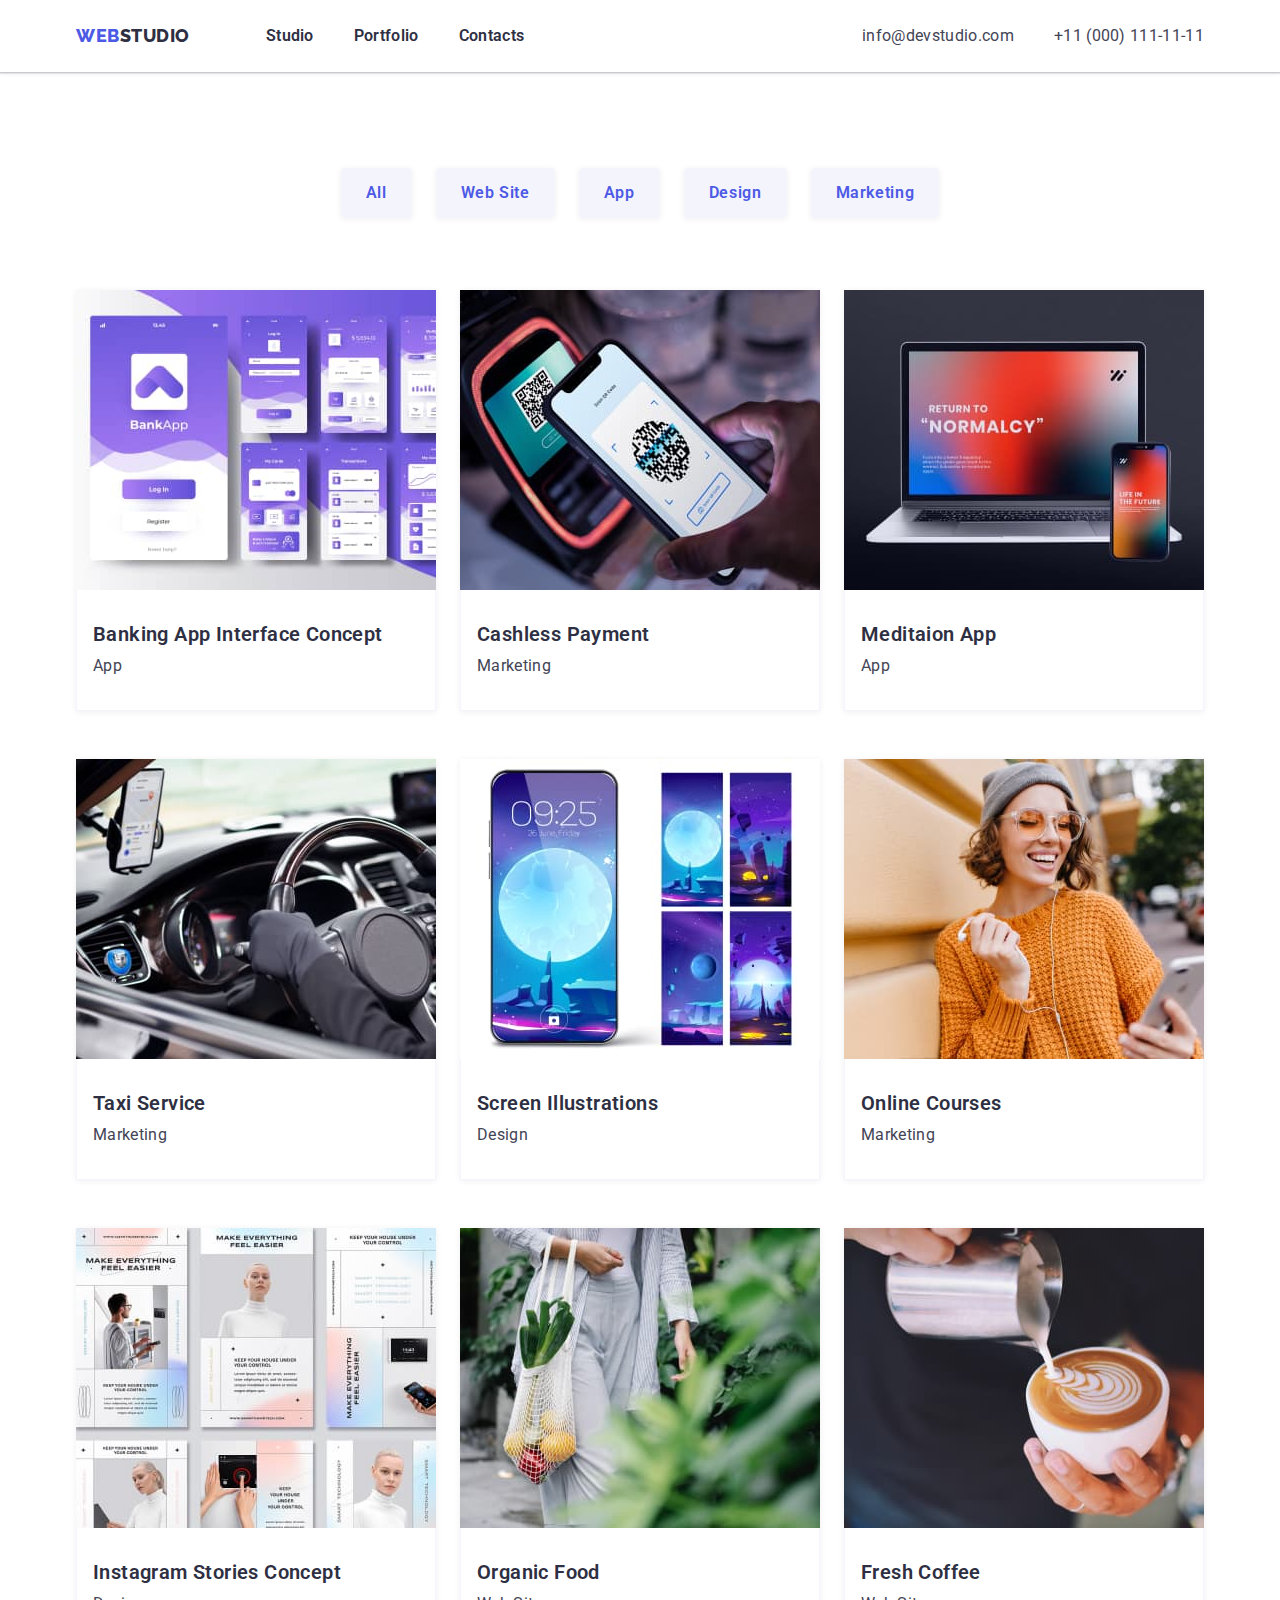
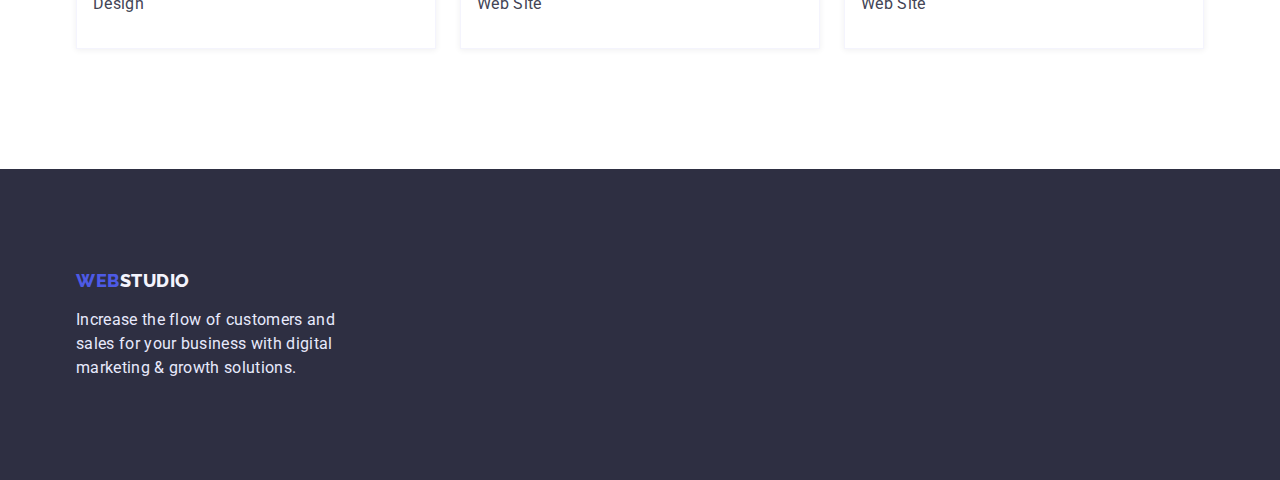
==== commit 8a84445f: "Third finish" ====
--- a/portfolio.html
+++ b/portfolio.html
@@ -17,7 +17,7 @@
   </head>
   <body>
     <!--Top line-->
-    <header>
+    <header class="header">
       <div class="container head-nav">
         <a href="./index.html" class="logo"
           >web<span class="head-logo">studio</span></a
--- a/css/styles.css
+++ b/css/styles.css
@@ -30,9 +30,12 @@
     margin: 0;
 }
 
+.header {
+    box-shadow: 0px 2px 1px rgba(46, 47, 66, 0.08), 0px 1px 1px rgba(46, 47, 66, 0.16), 0px 1px 6px rgba(46, 47, 66, 0.08);
+}
+
 .container {
-    margin-left: auto;
-    margin-right: auto;
+    margin: 0 auto;
     width: 1158px;
     padding-left: 15px;
     padding-right: 15px;
@@ -40,8 +43,6 @@
 
 .head-nav {
     display: flex;
-    align-items: center;
-    box-shadow: 0px 2px 1px rgba(46, 47, 66, 0.08), 0px 1px 1px rgba(46, 47, 66, 0.16), 0px 1px 6px rgba(46, 47, 66, 0.08);
 }
 
 /* ----------Header---------- */
@@ -64,7 +65,7 @@
 
 footer .logo {
     padding: 0;
-    padding-bottom: 16px;
+    margin-bottom: 16px;
 }
 
 .head-logo {
@@ -140,9 +141,7 @@
 }
 
 .first-header {
-    /* margin-top: 0;
     margin-bottom: 48px;
-    padding-top: 192px; */
 
     font-weight: 600;
     font-size: 56px;
@@ -183,6 +182,10 @@
     display: flex;
 }
 
+.features-list-item {
+    flex-basis: calc(100% - (3 * 24px) / 4);
+}
+
 .features-list-item + .features-list-item {
     margin-left: 24px;
 }
@@ -218,6 +221,10 @@
     text-align: center;
     letter-spacing: 0.02em;
     text-transform: capitalize;
+}
+
+.block {
+    display: block;
 }
 
 .work-list {
@@ -252,6 +259,7 @@
 
 .team-box + .team-box {
     margin-left: 24px;
+    flex-basis: calc(100% - (3 * 24px) / 4);
 }
 
 .team-box {
@@ -302,8 +310,7 @@
 }
 
 .button-list-item {
-    border: 0.5px solid #F4F4FD;
-    box-shadow: 0px 1px 6px rgba(46, 47, 66, 0.08);
+    
 }
 
 .button-list-item + .button-list-item {
@@ -313,9 +320,6 @@
 .portfolio-button {
     border-radius: 4px;
     padding: 12px 24px;
-    min-width: 69px;
-    text-align: center;
-    border: none;
 
     font-family: 'Roboto', sans-serif;
     font-weight: 600;
@@ -326,11 +330,14 @@
     color: var(--iris);
     background: var(--cloud);
     cursor: pointer;
+    border: 0.5px solid #F4F4FD;
+    box-shadow: 0px 1px 6px rgba(46, 47, 66, 0.08);
 }
 
 .portfolio-button:hover, .portfolio-button:focus {
     background-color: var(--iris);
     color: var(--background);
+    box-shadow: 0px 3px 1px rgba(0, 0, 0, 0.1), 0px 2px 1px rgba(0, 0, 0, 0.08), 0px 2px 2px rgba(0, 0, 0, 0.12);
 }
 
 .cards-list {
@@ -361,16 +368,6 @@
 .cards-list-image {
     display: block;
 }
-
-/* .cards-list-item h3 {
-    margin-top: 32px;
-    margin-left: 16px;
-}
-
-.cards-list-item p {
-    margin-left: 16px;
-    margin-bottom: 32px;
-} */
 
 /* ----------Also---------- */
 
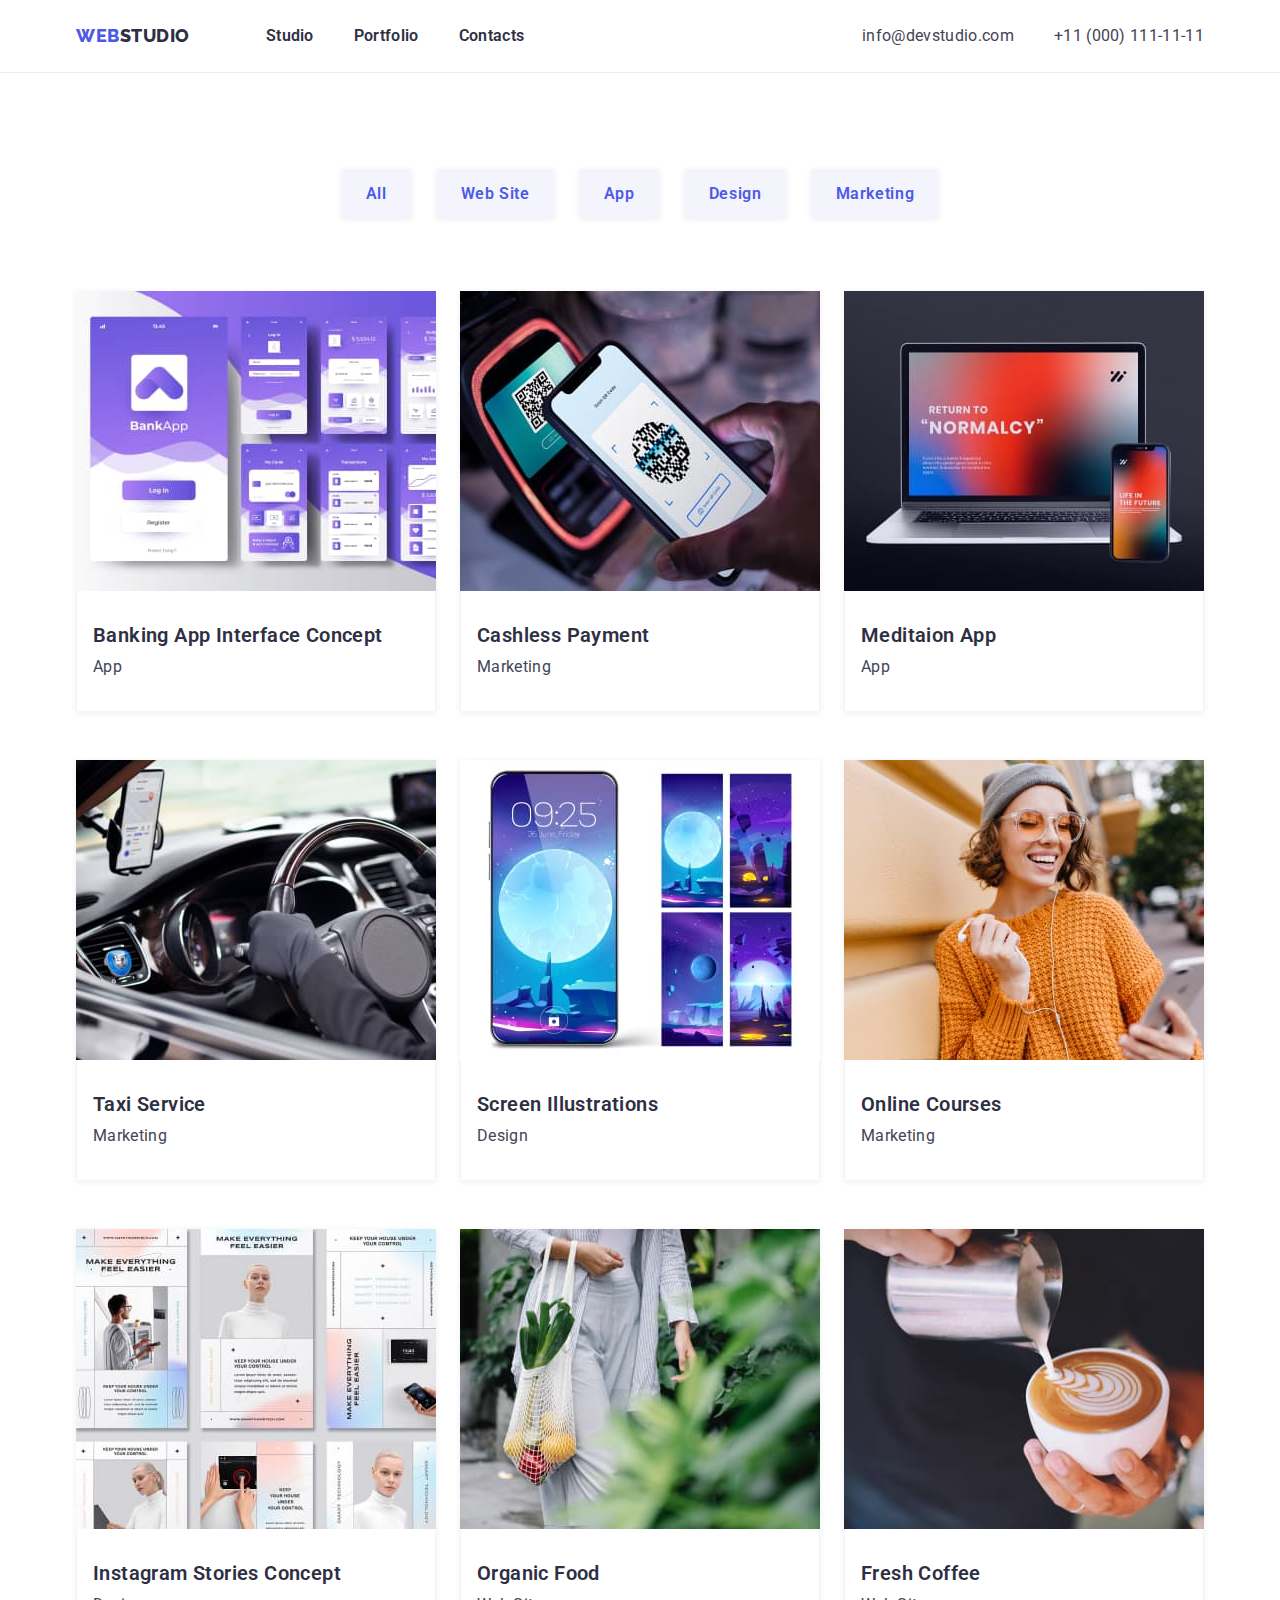
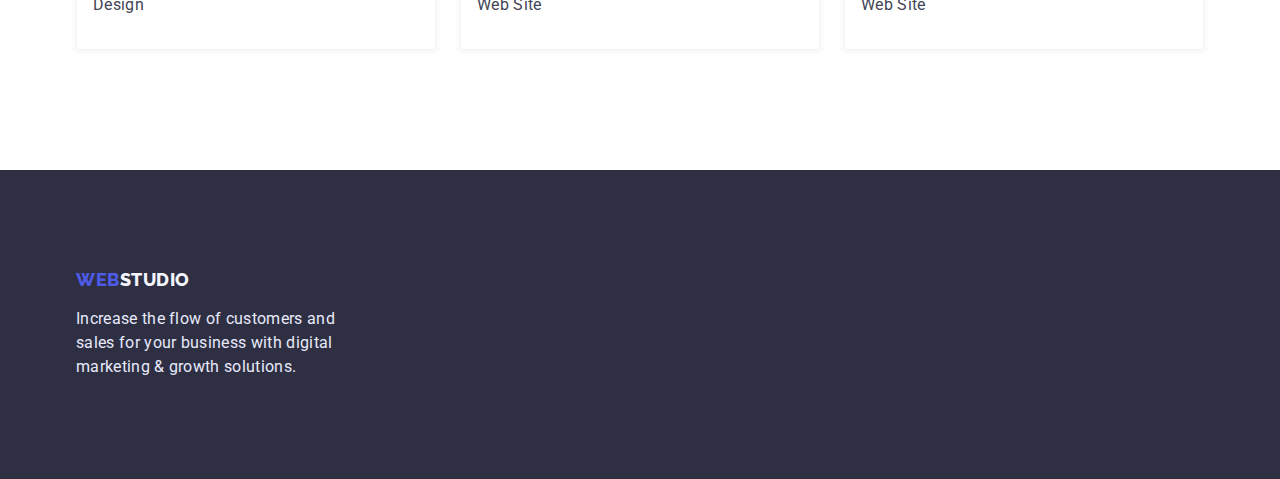
==== commit 0ed4fce8: "Third finish" ====
--- a/portfolio.html
+++ b/portfolio.html
@@ -1,202 +1,142 @@
 <!DOCTYPE html>
 <html lang="en">
-  <head>
-    <meta charset="UTF-8" />
-    <meta http-equiv="X-UA-Compatible" content="IE=edge" />
-    <meta name="viewport" content="width=device-width, initial-scale=1.0" />
-    <title>Portfolio</title>
-    <link
-      href="https://fonts.googleapis.com/css2?family=Raleway:wght@800&family=Roboto:wght@400;500;700;900&display=swap"
-      rel="stylesheet"
-    />
-    <link
-      rel="stylesheet"
-      href="https://cdnjs.cloudflare.com/ajax/libs/modern-normalize/1.1.0/modern-normalize.min.css"
-    />
-    <link rel="stylesheet" href="./css/styles.css" />
-  </head>
-  <body>
-    <!--Top line-->
+<head>
+    <meta charset="UTF-8">
+    <meta http-equiv="X-UA-Compatible" content="IE=edge">
+    <meta name="viewport" content="width=device-width, initial-scale=1.0">
+    <title>Porfolio</title>
+    <link href="https://fonts.googleapis.com/css2?family=Raleway:wght@800&amp;family=Roboto:wght@400;500;700;900&amp;display=swap" rel="stylesheet">
+    <link rel="stylesheet" href="https://cdnjs.cloudflare.com/ajax/libs/modern-normalize/1.1.0/modern-normalize.min.css">
+    <link rel="stylesheet" href="./css/styles.css">
+</head>
+<body>
+    <!-- Header -->
     <header class="header">
-      <div class="container head-nav">
-        <a href="./index.html" class="logo"
-          >web<span class="head-logo">studio</span></a
-        >
-        <nav>
-          <ul class="nav-list">
-            <li class="nav-list-item">
-              <a href="./index.html" class="nav-anchor">Studio</a>
-            </li>
-            <li class="nav-list-item">
-              <a href="./portfolio.html" class="nav-anchor">Portfolio</a>
-            </li>
-            <li class="nav-list-item">
-              <a href="" class="nav-anchor">Contacts</a>
-            </li>
-          </ul>
-        </nav>
-        <address class="address">
-          <ul class="address-list">
-            <li class="nav-list-item">
-              <a href="mailto:info@devstudio.com" class="address-anchor"
-                >info@devstudio.com</a
-              >
-            </li>
-            <li class="nav-list-item">
-              <a href="tel:+110001111111" class="address-anchor tel"
-                >+11 (000) 111-11-11</a
-              >
-            </li>
-          </ul>
-        </address>
-      </div>
+        <div class="container flex">
+            <a class="flex logo" href="./index.html">web<span class="header-logo">studio</span></a>
+            <nav class="navigation">
+                <ul class="flex navigation-list">
+                    <li class="navigation-list-item">
+                        <a class="navigation-anchor" href="./index.html">studio</a>
+                    </li>
+                    <li class="navigation-list-item">
+                        <a class="navigation-anchor" href="./portfolio.html">portfolio</a>
+                    </li>
+                    <li class="navigation-list-item">
+                        <a class="navigation-anchor" href="">contacts</a>
+                    </li>
+                </ul>
+            </nav>
+            <address class="address">
+                <ul class="flex">
+                    <li class="address-list-item">
+                        <a class="address-anchor" href="mailto:info@devstudio.com">info@devstudio.com</a>
+                    </li>
+                    <li class="address-list-item">
+                        <a class="address-anchor" href="tel:+110001111111">+11 (000) 111-11-11</a>
+                    </li>
+                </ul>
+            </address>
+        </div>
     </header>
-    <!--Main content-->
+    <!-- Main content -->
     <main>
-      <section class="portfolio">
         <div class="container">
-          <h1 class="visually-hidden">Portfolio</h1>
-          <ul class="buttons-list">
-            <li class="button-list-item">
-              <button type="button" class="portfolio-button">All</button>
-            </li>
-            <li class="button-list-item">
-              <button type="button" class="portfolio-button">Web Site</button>
-            </li>
-            <li class="button-list-item">
-              <button type="button" class="portfolio-button">App</button>
-            </li>
-            <li class="button-list-item">
-              <button type="button" class="portfolio-button">Design</button>
-            </li>
-            <li class="button-list-item">
-              <button type="button" class="portfolio-button">Marketing</button>
-            </li>
-          </ul>
-          <ul class="cards-list">
-            <li class="cards-list-item">
-              <img
-                src="./images/banking-app-interface-concept.jpg"
-                alt="banking app layout picture"
-                width="360"
-                class="cards-list-image"
-              />
-              <div class="cards-list-text">
-                <h3 class="third-header">Banking App Interface Concept</h3>
-                <p class="text">App</p>
-              </div>
-            </li>
-            <li class="cards-list-item">
-              <img
-                src="./images/cashless-payment.jpg"
-                alt="blue background"
-                width="360"
-                class="cards-list-image"
-              />
-              <div class="cards-list-text">
-                <h3 class="third-header">Cashless Payment</h3>
-                <p class="text">Marketing</p>
-              </div>
-            </li>
-            <li class="cards-list-item">
-              <img
-                src="./images/meditaion-app.jpg"
-                alt="app on laptop and phone"
-                width="360"
-                class="cards-list-image"
-              />
-              <div class="cards-list-text">
-                <h3 class="third-header">Meditaion App</h3>
-                <p class="text">App</p>
-              </div>
-            </li>
-            <li class="cards-list-item">
-              <img
-                src="./images/taxi-service.jpg"
-                alt=" taxi driver"
-                width="360"
-                class="cards-list-image"
-              />
-              <div class="cards-list-text">
-                <h3 class="third-header">Taxi Service</h3>
-                <p class="text">Marketing</p>
-              </div>
-            </li>
-            <li class="cards-list-item">
-              <img
-                src="./images/screen-illustrations.jpg"
-                alt="moon in space"
-                width="360"
-                class="cards-list-image"
-              />
-              <div class="cards-list-text">
-                <h3 class="third-header">Screen Illustrations</h3>
-                <p class="text">Design</p>
-              </div>
-            </li>
-            <li class="cards-list-item">
-              <img
-                src="./images/online-courses.jpg"
-                alt="smile woman online"
-                width="360"
-                class="cards-list-image"
-              />
-              <div class="cards-list-text">
-                <h3 class="third-header">Online Courses</h3>
-                <p class="text">Marketing</p>
-              </div>
-            </li>
-            <li class="cards-list-item">
-              <img
-                src="./images/instagram-stories-concept.jpg"
-                alt="layout something"
-                width="360"
-                class="cards-list-image"
-              />
-              <div class="cards-list-text">
-                <h3 class="third-header">Instagram Stories Concept</h3>
-                <p class="text">Design</p>
-              </div>
-            </li>
-            <li class="cards-list-item">
-              <img
-                src="./images/organic-food.jpg"
-                alt="food in a bag"
-                width="360"
-                class="cards-list-image"
-              />
-              <div class="cards-list-text">
-                <h3 class="third-header">Organic Food</h3>
-                <p class="text">Web Site</p>
-              </div>
-            </li>
-            <li class="cards-list-item">
-              <img
-                src="./images/fresh-coffee.jpg"
-                alt="barista made coffee"
-                width="360"
-                class="cards-list-image"
-              />
-              <div class="cards-list-text">
-                <h3 class="third-header">Fresh Coffee</h3>
-                <p class="text">Web Site</p>
-              </div>
-            </li>
-          </ul>
+            <section class="portfolio">
+                <h1 class="visually-hidden">porfolio</h1>
+                <!-- Buttons -->
+                <ul class="buttons-list">
+                    <li class="buttons-list-item">
+                        <button class="portfolio-button" type="button">all</button>
+                    </li>
+                    <li class="buttons-list-item">
+                        <button class="portfolio-button" type="button">web Site</button>
+                    </li>
+                    <li class="buttons-list-item">
+                        <button class="portfolio-button" type="button">app</button>
+                    </li>
+                    <li class="buttons-list-item">
+                        <button class="portfolio-button" type="button">design</button>
+                    </li>
+                    <li class="buttons-list-item">
+                        <button class="portfolio-button" type="button">marketing</button>
+                    </li>
+                </ul>
+                <!-- Images -->
+                <ul class="cards-list">
+                    <li class="cards-list-item">
+                        <img class="block" src="images/banking-app-interface-concept.jpg" alt="banking" width="360">
+                        <div class="cards-box">
+                            <h3 class="third-header">Banking App Interface Concept</h3>
+                            <p class="text">App</p>
+                        </div>
+                    </li>
+                    <li class="cards-list-item">
+                        <img class="block" src="images/cashless-payment.jpg" alt="cashlest" width="360">
+                        <div class="cards-box">
+                            <h3 class="third-header">Cashless Payment</h3>
+                            <p class="text">Marketing</p>
+                        </div>
+                    </li>
+                    <li class="cards-list-item">
+                        <img class="block" src="images/meditaion-app.jpg" alt="Meditaion" width="360">
+                        <div class="cards-box">
+                            <h3 class="third-header">Meditaion App</h3>
+                            <p class="text">App</p>
+                        </div>
+                    </li>
+                    <li class="cards-list-item">
+                        <img class="block" src="images/taxi-service.jpg" alt="taxi service" width="360">
+                        <div class="cards-box">
+                            <h3 class="third-header">Taxi Service</h3>
+                            <p class="text">Marketing</p>
+                        </div>
+                    </li>
+                    <li class="cards-list-item">
+                        <img class="block" src="images/screen-illustrations.jpg" alt="screen illustrations" width="360">
+                        <div class="cards-box">
+                            <h3 class="third-header">Screen Illustrations</h3>
+                            <p class="text">Design</p>
+                        </div>
+                    </li>
+                    <li class="cards-list-item">
+                        <img class="block" src="images/online-courses.jpg" alt="online courses" width="360">
+                        <div class="cards-box">
+                            <h3 class="third-header">Online Courses</h3>
+                            <p class="text">Marketing</p>
+                        </div>
+                    </li>
+                    <li class="cards-list-item">
+                        <img class="block" src="images/instagram-stories-concept.jpg" alt="instagram stories" width="360">
+                        <div class="cards-box">
+                            <h3 class="third-header">Instagram Stories Concept</h3>
+                            <p class="text">Design</p>
+                        </div>
+                    </li>
+                    <li class="cards-list-item">
+                        <img class="block" src="images/organic-food.jpg" alt="organic food" width="360">
+                        <div class="cards-box">
+                            <h3 class="third-header">Organic Food</h3>
+                            <p class="text">Web Site</p>
+                        </div>
+                    </li>
+                    <li class="cards-list-item">
+                        <img class="block" src="images/fresh-coffee.jpg" alt="fresh coffee" width="360">
+                        <div class="cards-box">
+                            <h3 class="third-header">Fresh Coffee</h3>
+                            <p class="text">Web Site</p>
+                        </div>
+                    </li>
+                </ul>
+            </section>
         </div>
-      </section>
     </main>
-    <!--Footer-->
+    <!-- Footer -->
     <footer class="footer">
-      <div class="container">
-        <a href="./index.html" class="logo"
-          >web<span class="foot-logo">studio</span></a
-        >
-        <p class="footer-text">
-          Increase the flow of customers and sales for your business with
-          digital marketing & growth solutions.
-        </p>
-      </div>
+        <div class="container">
+            <a class="logo-foot" href="./index.html">web<span class="footer-logo">studio</span></a>
+            <p class="footer-text">Increase the flow of customers and sales for your business with digital marketing & growth solutions.</p>
+        </div>
     </footer>
-  </body>
-</html>
+</body>
+</html>--- a/css/styles.css
+++ b/css/styles.css
@@ -18,20 +18,16 @@
     background-color: var(--background);
 }
 
-/* ----------Утиліти---------- */
-ul {
+h1, h2, h3, ul, p {
+    margin: 0;
     padding: 0;
-    margin: 0;
     list-style: none;
 }
 
-h1, h2, h3, p {
-    padding: 0;
-    margin: 0;
-}
+/* ---------------HEADER--------------- */
 
 .header {
-    box-shadow: 0px 2px 1px rgba(46, 47, 66, 0.08), 0px 1px 1px rgba(46, 47, 66, 0.16), 0px 1px 6px rgba(46, 47, 66, 0.08);
+    border-bottom: 1px solid #E7E9FC;
 }
 
 .container {
@@ -41,21 +37,18 @@
     padding-right: 15px;
 }
 
-.head-nav {
+.flex {
     display: flex;
 }
 
-/* ----------Header---------- */
-
 .logo {
-    display: block;
     padding-top: 24px;
     padding-bottom: 24px;
 
     font-family: 'Raleway', sans-serif;
     font-weight: 800;
     font-size: 18px;
-    line-height: 1.3;
+    line-height: 1.33;
     align-items: center;
     letter-spacing: 0.03em;
     text-transform: uppercase;
@@ -63,25 +56,23 @@
     text-decoration: none;
 }
 
-footer .logo {
-    padding: 0;
-    margin-bottom: 16px;
-}
-
-.head-logo {
+.header-logo {
     color: var(--navy-blue);
 }
 
-.nav-list {
-    display: flex;
+.navigation-list {
     margin-left: 76px;
 }
 
-.nav-list .nav-list-item + .nav-list-item {
+.navigation-list .navigation-list-item + .navigation-list-item {
     margin-left: 40px;
 }
 
-.nav-anchor {
+.navigation-list-item {
+    
+}
+
+.navigation-anchor {
     display: block;
     padding-top: 24px;
     padding-bottom: 24px;
@@ -92,9 +83,10 @@
     letter-spacing: 0.02em;
     text-decoration: none;
     color: var(--navy-blue);
-}
-
-.nav-anchor:hover, .nav-anchor:focus {
+    text-transform: capitalize;
+}
+
+.navigation-anchor:hover, .navigation-anchor:focus {
     color: var(--iris);
 }
 
@@ -102,11 +94,7 @@
     margin-left: auto;
 }
 
-.address-list {
-    display: flex;
-}
-
-.address-list .nav-list-item + .nav-list-item {
+.address-list-item + .address-list-item {
     margin-left: 40px;
 }
 
@@ -131,16 +119,18 @@
     color: var(--iris)
 }
 
-/* ----------Main Head---------- */
-
-.head {
+/* ---------------MAIN--------------- */
+
+/* ------------Hero------------ */
+
+.hero {
     background-color: var(--navy-blue);
     text-align: center;
     padding-top: 192px;
     padding-bottom: 192px;
 }
 
-.first-header {
+.hero-header {
     margin-bottom: 48px;
 
     font-weight: 600;
@@ -151,8 +141,7 @@
     color: var(--background);
 }
 
-.order-button {
-    border-radius: 4px;
+.hero-button {
     padding: 16px 32px;
     text-align: center;
     border: none;
@@ -165,23 +154,21 @@
     letter-spacing: 0.04em;
     color: var(--background);
     cursor: pointer;
-}
-
-.order-button:hover, .order-button:focus {
+    box-shadow: 0px 4px 4px rgba(0, 0, 0, 0.15);
+    border-radius: 4px;
+}
+
+.hero-button:hover, .hero-button:focus {
     background-color: var(--order-hover);
 }
 
-/* ----------Main Features---------- */
-
-.features {    
+/* ------------Features------------ */
+
+.features {
     padding-top: 120px;
     padding-bottom: 120px;
 }
 
-.features-list {
-    display: flex;
-}
-
 .features-list-item {
     flex-basis: calc(100% - (3 * 24px) / 4);
 }
@@ -191,13 +178,13 @@
 }
 
 .third-header {
-    margin-top: 0;
     margin-bottom: 8px;
 
     font-weight: 600;
     font-size: 20px;
     line-height: 1.2;
     letter-spacing: 0.02em;
+    text-transform: capitalize;
 }
 
 .text {
@@ -207,13 +194,13 @@
     color: var(--slate);
 }
 
-/* ----------Main Work---------- */
+/* ------------Work------------ */
 
 .work {
     padding-bottom: 120px;
 }
 
-.work-second-header {
+.second-header {
     margin-bottom: 72px;
 
     font-size: 36px;
@@ -223,19 +210,19 @@
     text-transform: capitalize;
 }
 
+.work-list-item {
+    flex-basis: calc(100% - (2 * 24px) / 3);
+}
+
+.work-list-item + .work-list-item {
+    margin-left: 24px;
+}
+
 .block {
     display: block;
 }
 
-.work-list {
-    display: flex;
-}
-
-.work-list-item + .work-list-item {
-    margin-left: 24px;
-}
-
-/* ----------Main Team---------- */
+/* ------------Team------------ */
 
 .team {
     background-color: var(--cloud);
@@ -243,48 +230,44 @@
     padding-bottom: 120px;
 }
 
-.team-second-header {
-    margin-bottom: 72px;
-
-    font-size: 36px;
-    line-height: 1.11;
-    text-align: center;
-    letter-spacing: 0.02em;
-    text-transform: capitalize;
-}
-
-.team-list {
-    display: flex;
-}
-
-.team-box + .team-box {
+.team-list-item + .team-list-item {
     margin-left: 24px;
+}
+
+.team-list-item {
     flex-basis: calc(100% - (3 * 24px) / 4);
+    background: var(--background);
+    box-shadow: 0px 1px 6px rgba(46, 47, 66, 0.08), 0px 1px 1px rgba(46, 47, 66, 0.16), 0px 2px 1px rgba(46, 47, 66, 0.08);
+    border-radius: 0px 0px 4px 4px;
 }
 
 .team-box {
-    background: var(--background);
-    text-align: center;
-}
-
-.work-image {
-    display: block;
-    margin-bottom: 32px;
-}
-
-.team-box .text {
-    margin-bottom: 32px;
-}
-
-/* ----------Footer---------- */
-
+    margin: 32px 0;
+    text-align: center;
+}
+
+/* ------------FOOTER------------ */
 .footer {
     background-color: var(--navy-blue);
     padding-top: 100px;
     padding-bottom: 100px;
 }
 
-.foot-logo {
+.logo-foot {
+    margin-bottom: 16px;
+    font-family: 'Raleway';
+    font-weight: 800;
+    font-size: 18px;
+    line-height: 1.16;
+    display: flex;
+    align-items: center;
+    letter-spacing: 0.03em;
+    text-transform: uppercase;
+    text-decoration: none;
+    color: var(--iris);
+}
+
+.footer-logo {
     color: var(--cloud);
 }
 
@@ -293,10 +276,12 @@
     line-height: 1.5;
     letter-spacing: 0.02em;
     color: var(--cornflower);
-    width: 264px;
-}
-
-/* ----------Portfolio---------- */
+    max-width: 264px;
+}
+
+/* ------------PORTFOLIO------------ */
+
+/* ------------Buttons------------ */
 
 .portfolio {
     padding-top: 96px;
@@ -309,11 +294,7 @@
     justify-content: center;
 }
 
-.button-list-item {
-    
-}
-
-.button-list-item + .button-list-item {
+.buttons-list-item + .buttons-list-item {
     margin-left: 24px;
 }
 
@@ -332,18 +313,22 @@
     cursor: pointer;
     border: 0.5px solid #F4F4FD;
     box-shadow: 0px 1px 6px rgba(46, 47, 66, 0.08);
+    text-transform: capitalize;
 }
 
 .portfolio-button:hover, .portfolio-button:focus {
-    background-color: var(--iris);
     color: var(--background);
+    background-color: var(--order-hover);
     box-shadow: 0px 3px 1px rgba(0, 0, 0, 0.1), 0px 2px 1px rgba(0, 0, 0, 0.08), 0px 2px 2px rgba(0, 0, 0, 0.12);
 }
+
+/* ------------Cards------------ */
 
 .cards-list {
     display: flex;
     flex-wrap: wrap;
 }
+
 .cards-list-item {
     width: calc((100% - 48px) / 3);
     margin-right: 24px;
@@ -359,17 +344,13 @@
     margin-bottom: 0;
 }
 
-.cards-list-text {
+.cards-box {
     padding: 32px 16px;
     border: 0.5px solid #F4F4FD;
     border-top: 0;
 }
 
-.cards-list-image {
-    display: block;
-}
-
-/* ----------Also---------- */
+/* ------------Visually Hidden------------ */
 
 .visually-hidden {
     position: absolute;
